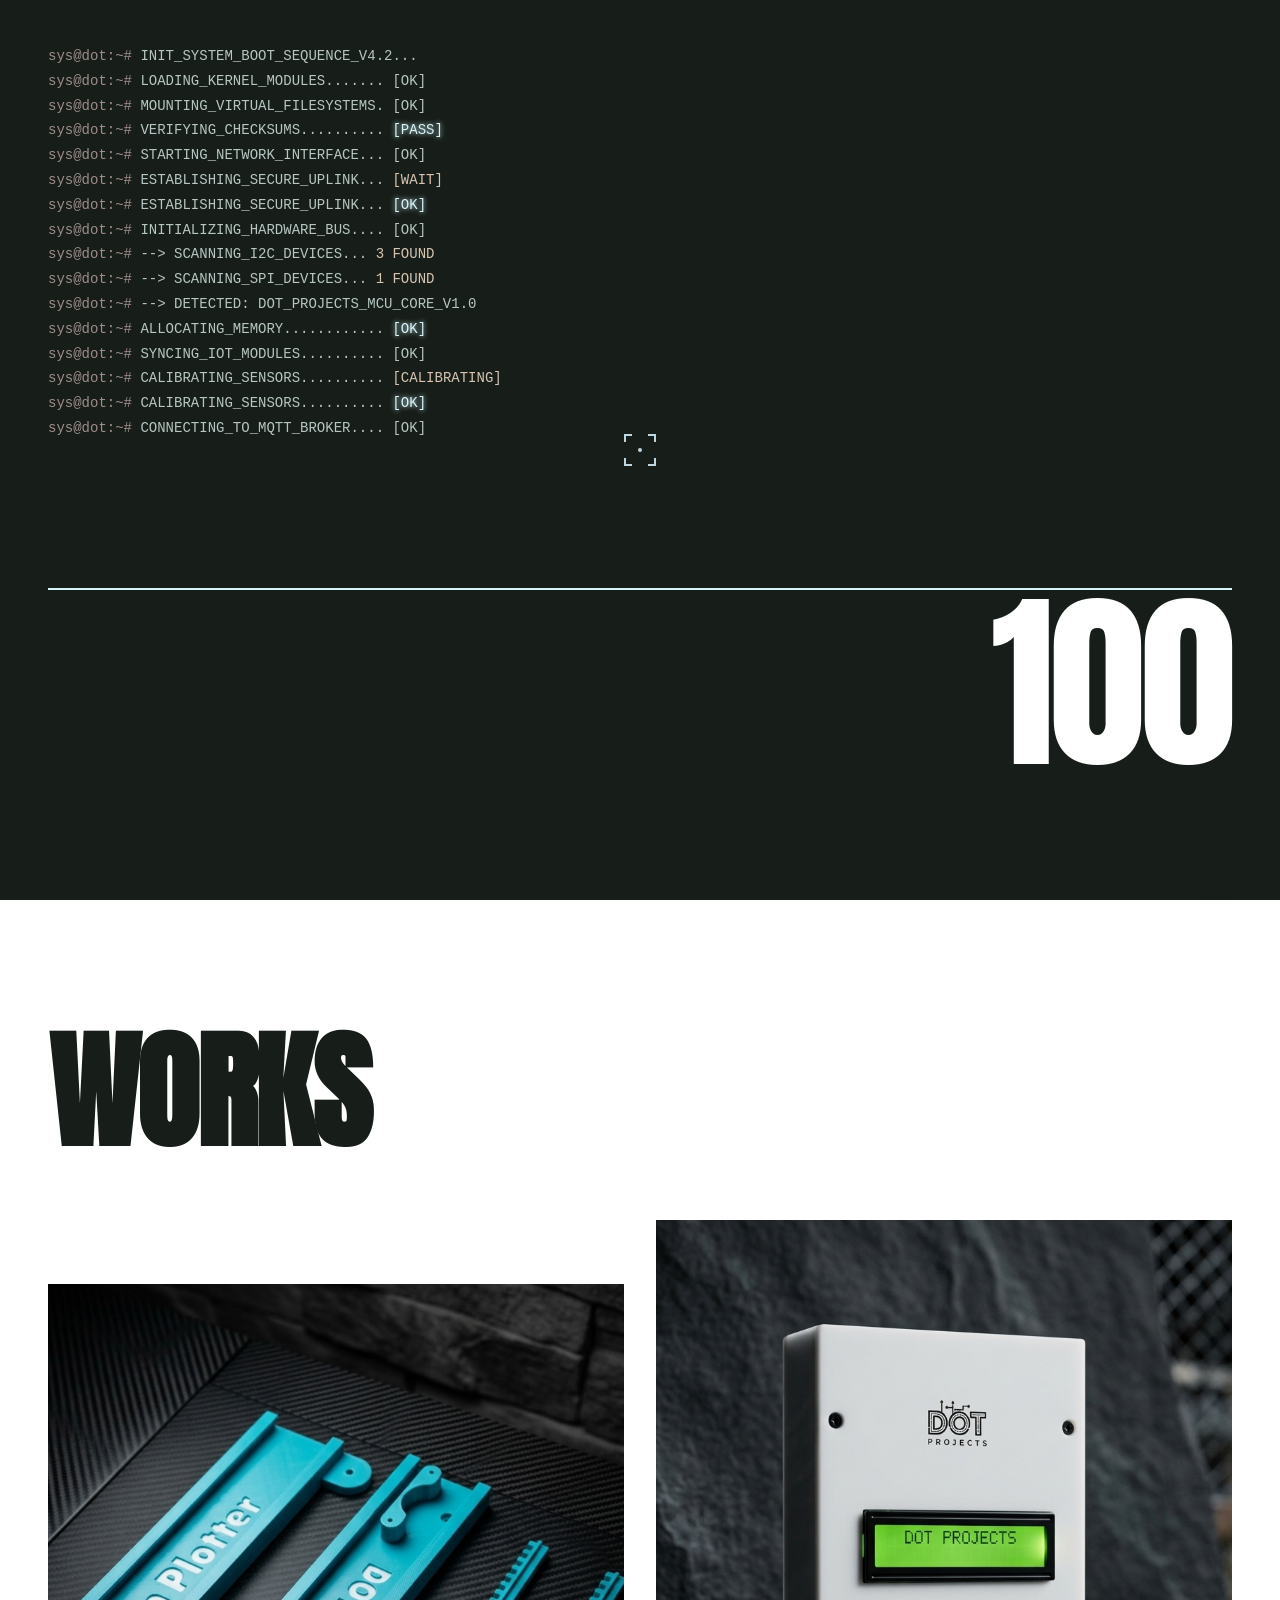
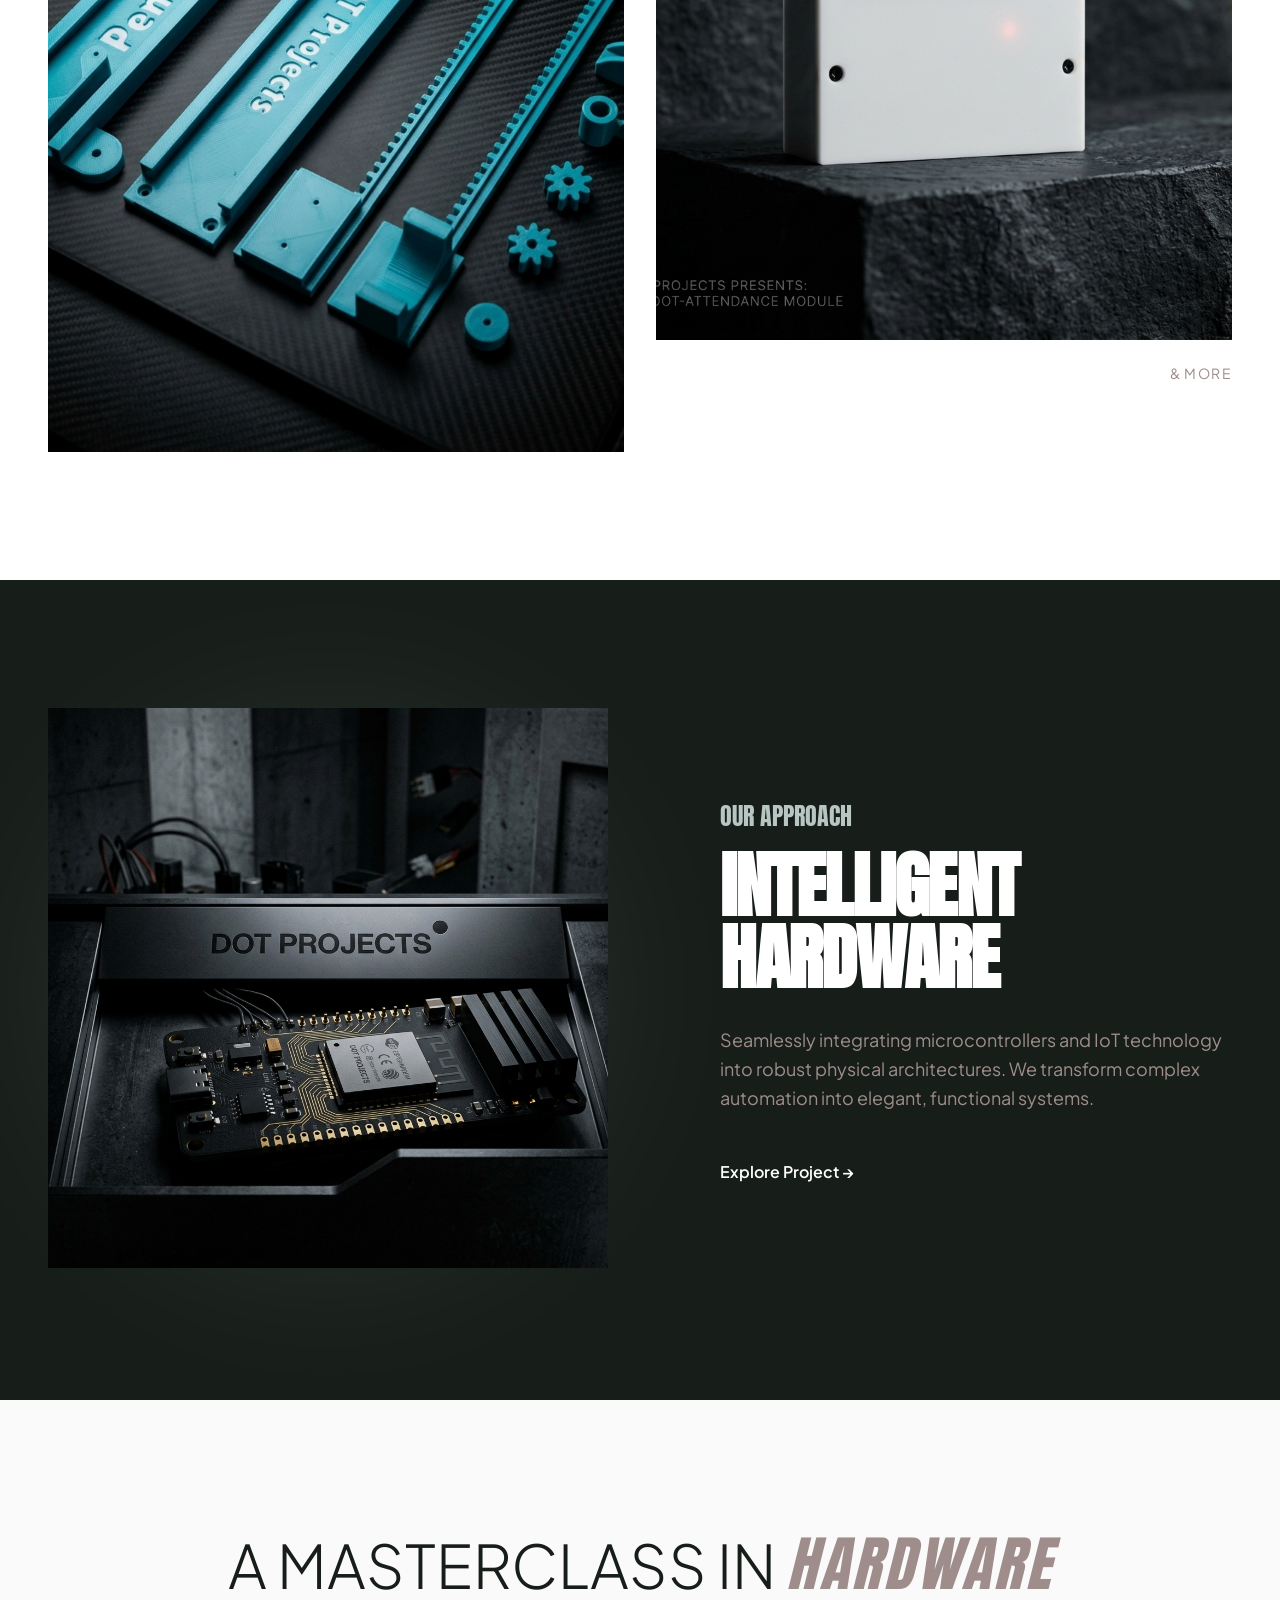
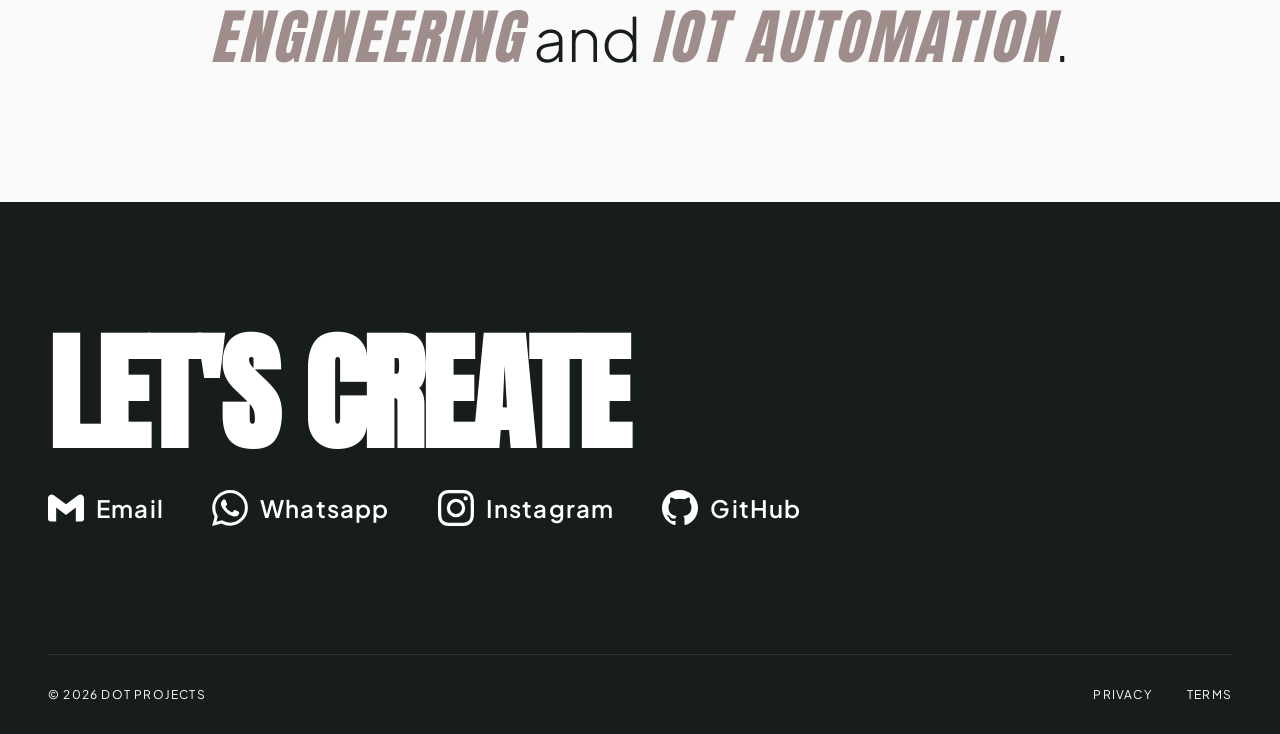
==== index.html @ 2757c068 "Add files via upload" ====
<!DOCTYPE html>
<html lang="en">

<head>
    <meta charset="UTF-8">
    <meta name="viewport" content="width=device-width, initial-scale=1.0">
    <title>DOT PROJECTS</title>
    <link rel="preconnect" href="https://fonts.googleapis.com">
    <link rel="preconnect" href="https://fonts.gstatic.com" crossorigin>
    <link
        href="https://fonts.googleapis.com/css2?family=Anton&family=Plus+Jakarta+Sans:ital,wght@0,300;0,400;0,600;1,400&display=swap"
        rel="stylesheet">
    <link rel="stylesheet" href="style.css">
</head>

<body>

    <!-- Terminal Preloader -->
    <div id="preloader" class="terminal-loader">
        <div class="terminal-content">
            <div id="terminal-lines" class="terminal-lines"></div>
            <div class="loader-bottom">
                <div class="loading-bar-container">
                    <div id="loading-bar" class="loading-bar"></div>
                </div>
                <div id="loading-percentage" class="anton-display massive-percentage">00</div>
            </div>
        </div>
    </div>

    <nav class="fixed-nav">
        <div class="logo">DOTDVN</div>
        <div class="nav-links">
            <a href="#work">Work</a>
            <a href="#about">About</a>
            <a href="#contact">Contact</a>
        </div>
    </nav>

    <section class="hero dark-section">
        <div class="ambient-orb sage-orb"></div>
        <div class="ambient-orb soft-blue-orb"></div>
        <div class="hero-content">
            <h1 class="anton-display">DOT</h1>
            <h1 class="anton-display text-outline">PROJECTS</h1>
        </div>
        <div class="hero-bottom">
            <p class="hero-desc">Dot Projects builds innovative IoT solutions that connect devices, enable automation,
                and solve real-world problems. We turn ideas into smart, efficient, and practical systems.</p>
            <div class="scroll-indicator">
                <span>↓</span>
            </div>
        </div>
    </section>

    <section id="work" class="portfolio light-section">
        <h2 class="section-heading anton-display">WORKS</h2>
        <div class="masonry-grid">
            <div class="grid-item item-even">
                <div class="image-wrapper">
                    <img src="assets/cnc_premium.png" alt="Project 2 - CNC Pen Plotter">
                    <div class="hover-overlay">
                        <div class="view-badge">VIEW</div>
                    </div>
                </div>
            </div>
            <div class="grid-item">
                <div class="image-wrapper" style="aspect-ratio: 4/5;">
                    <img src="assets/rfid_premium.png" alt="Project 1 - RFID Attendance">
                    <div class="hover-overlay">
                        <div class="view-badge">VIEW</div>
                    </div>
                </div>
                <p class="taupe-text"
                    style="margin-top: 1.5rem; font-size: 0.875rem; text-transform: uppercase; letter-spacing: 0.1em; text-align: right;">
                    &amp; More</p>
            </div>

        </div>
    </section>

    <section id="featured" class="featured dark-section">
        <div class="featured-left">
            <div class="cyan-offset"></div>
            <img src="assets/dot_projects_branding.png" alt="DOT Projects Branding">
        </div>
        <div class="featured-right">
            <span class="sage-label">OUR APPROACH</span>
            <h2 class="featured-heading anton-display">INTELLIGENT HARDWARE</h2>
            <p class="taupe-text">Seamlessly integrating microcontrollers and IoT technology into robust physical
                architectures. We transform complex automation into elegant, functional systems.</p>
            <a href="#" class="arrow-link">Explore Project →</a>
        </div>
    </section>

    <section id="about" class="capabilities light-section" style="text-align: center;">
        <h2 class="large-heading" style="max-width: 1000px; margin: 0 auto;">A MASTERCLASS IN
            <i>HARDWARE ENGINEERING</i> and
            <i>IOT AUTOMATION</i>.
        </h2>
    </section>

    <footer id="contact" class="footer dark-section">
        <div class="footer-content">
            <h2 class="anton-display massive-text">LET'S CREATE</h2>
            <div class="footer-contact-links" style="display: flex; gap: 3rem; align-items: center; flex-wrap: wrap;">
                <a href="mailto:dotdvn16@gmail.com"
                    style="display: flex; align-items: center; gap: 12px; color: var(--color-white); text-decoration: none; font-size: 1.5rem; transition: color 0.3s;"
                    onmouseover="this.style.color='#EA4335'" onmouseout="this.style.color='var(--color-white)'">
                    <svg viewBox="0 0 24 24" width="36" height="36" fill="currentColor">
                        <path
                            d="M24 5.457v13.909c0 .904-.732 1.636-1.636 1.636h-3.819V11.73L12 16.64l-6.545-4.91v9.273H1.636A1.636 1.636 0 0 1 0 19.366V5.457c0-2.023 2.309-3.178 3.927-1.964L5.455 4.64 12 9.548l6.545-4.91 1.528-1.145C21.69 2.28 24 3.434 24 5.457z" />
                    </svg>
                    <span style="font-weight: 600; letter-spacing: 0.05em;">Email</span>
                </a>
                <a href="https://wa.me/+918921546426" target="_blank"
                    style="display: flex; align-items: center; gap: 12px; color: var(--color-white); text-decoration: none; font-size: 1.5rem; transition: color 0.3s;"
                    onmouseover="this.style.color='#25D366'" onmouseout="this.style.color='var(--color-white)'">
                    <svg viewBox="0 0 24 24" width="36" height="36" fill="currentColor">
                        <path
                            d="M17.472 14.382c-.297-.149-1.758-.867-2.03-.967-.273-.099-.471-.148-.67.15-.197.297-.767.966-.94 1.164-.173.199-.347.223-.644.075-.297-.15-1.255-.463-2.39-1.475-.883-.788-1.48-1.761-1.653-2.059-.173-.297-.018-.458.13-.606.134-.133.298-.347.446-.52.149-.174.198-.298.298-.497.099-.198.05-.371-.025-.52-.075-.149-.669-1.612-.916-2.207-.242-.579-.487-.5-.669-.51-.173-.008-.371-.01-.57-.01-.198 0-.52.074-.792.372-.272.297-1.04 1.016-1.04 2.479 0 1.462 1.065 2.875 1.213 3.074.149.198 2.096 3.2 5.077 4.487.709.306 1.262.489 1.694.625.712.227 1.36.195 1.871.118.571-.085 1.758-.719 2.006-1.413.248-.694.248-1.289.173-1.413-.074-.124-.272-.198-.57-.347m-5.421 7.403h-.004a9.87 9.87 0 01-5.031-1.378l-.361-.214-3.741.982.998-3.648-.235-.374a9.86 9.86 0 01-1.51-5.26c.001-5.45 4.436-9.884 9.888-9.884 2.64 0 5.122 1.03 6.988 2.898a9.825 9.825 0 012.893 6.994c-.003 5.45-4.437 9.884-9.885 9.884m8.413-18.297A11.815 11.815 0 0012.05 0C5.495 0 .16 5.335.157 11.892c0 2.096.547 4.142 1.588 5.945L.057 24l6.305-1.654a11.882 11.882 0 005.683 1.448h.005c6.554 0 11.89-5.335 11.893-11.893a11.821 11.821 0 00-3.48-8.413Z" />
                    </svg>
                    <span style="font-weight: 600; letter-spacing: 0.05em;">Whatsapp</span>
                </a>
                <a href="https://www.instagram.com/dotdvn.exe/" target="_blank"
                    style="display: flex; align-items: center; gap: 12px; color: var(--color-white); text-decoration: none; font-size: 1.5rem; transition: color 0.3s;"
                    onmouseover="this.style.color='#E1306C'" onmouseout="this.style.color='var(--color-white)'">
                    <svg viewBox="0 0 24 24" width="36" height="36" fill="currentColor">
                        <path
                            d="M12 2.163c3.204 0 3.584.012 4.85.07 3.252.148 4.771 1.691 4.919 4.919.058 1.265.069 1.645.069 4.849 0 3.205-.012 3.584-.069 4.849-.149 3.225-1.664 4.771-4.919 4.919-1.266.058-1.644.07-4.85.07-3.204 0-3.584-.012-4.849-.07-3.26-.149-4.771-1.699-4.919-4.92-.058-1.265-.07-1.644-.07-4.849 0-3.204.013-3.583.07-4.849.149-3.227 1.664-4.771 4.919-4.919 1.266-.057 1.645-.069 4.849-.069zM12 0C8.741 0 8.333.014 7.053.072 2.695.272.273 2.69.073 7.052.014 8.333 0 8.741 0 12c0 3.259.014 3.668.072 4.948.2 4.358 2.618 6.78 6.98 6.98C8.333 23.986 8.741 24 12 24c3.259 0 3.668-.014 4.948-.072 4.354-.2 6.782-2.618 6.979-6.98.059-1.28.073-1.689.073-4.948 0-3.259-.014-3.667-.072-4.947-.196-4.354-2.617-6.78-6.979-6.98C15.668.014 15.259 0 12 0zm0 5.838a6.162 6.162 0 100 12.324 6.162 6.162 0 000-12.324zM12 16a4 4 0 110-8 4 4 0 010 8zm6.406-11.845a1.44 1.44 0 100 2.881 1.44 1.44 0 000-2.881z" />
                    </svg>
                    <span style="font-weight: 600; letter-spacing: 0.05em;">Instagram</span>
                </a>
                <a href="https://github.com/dotdvn" target="_blank"
                    style="display: flex; align-items: center; gap: 12px; color: var(--color-white); text-decoration: none; font-size: 1.5rem; transition: color 0.3s;"
                    onmouseover="this.style.color='#d5f4f9'" onmouseout="this.style.color='var(--color-white)'">
                    <svg viewBox="0 0 24 24" width="36" height="36" fill="currentColor">
                        <path
                            d="M12 0c-6.626 0-12 5.373-12 12 0 5.302 3.438 9.8 8.207 11.387.599.111.793-.261.793-.577v-2.234c-3.338.726-4.033-1.416-4.033-1.416-.546-1.387-1.333-1.756-1.333-1.756-1.089-.745.083-.729.083-.729 1.205.084 1.839 1.237 1.839 1.237 1.07 1.834 2.807 1.304 3.492.997.107-.775.418-1.305.762-1.604-2.665-.305-5.467-1.334-5.467-5.931 0-1.311.469-2.381 1.236-3.221-.124-.303-.535-1.524.117-3.176 0 0 1.008-.322 3.301 1.23.957-.266 1.983-.399 3.003-.404 1.02.005 2.047.138 3.006.404 2.291-1.552 3.297-1.23 3.297-1.23.653 1.653.242 2.874.118 3.176.77.84 1.235 1.911 1.235 3.221 0 4.609-2.807 5.624-5.479 5.921.43.372.823 1.102.823 2.222v3.293c0 .319.192.694.801.576 4.765-1.589 8.199-6.086 8.199-11.386 0-6.627-5.373-12-12-12z" />
                    </svg>
                    <span style="font-weight: 600; letter-spacing: 0.05em;">GitHub</span>
                </a>
            </div>
        </div>
        <div class="footer-bottom">
            <div class="copyright">© 2026 DOT PROJECTS</div>
            <div class="legal-links">
                <a href="#">PRIVACY</a>
                <a href="#">TERMS</a>
            </div>
        </div>
    </footer>

    <!-- Chatbot UI -->
    <div class="chatbot-container">
        <div class="chatbot-window" id="chatbotWindow">
            <div class="chatbot-header">
                <h3>DOT AI</h3>
                <button id="closeChat" class="close-btn">&times;</button>
            </div>
            <div class="chatbot-body">
                <div class="chat-message bot-message">
                    <p>AI Integration Coming Soon...</p>
                </div>
            </div>
            <div class="chatbot-footer">
                <input type="text" placeholder="Type a message..." disabled>
                <button disabled>SEND</button>
            </div>
        </div>
        <button class="chatbot-toggle" id="chatbotToggle">
            <svg viewBox="0 0 24 24" width="28" height="28" fill="none" stroke="currentColor" stroke-width="2"
                stroke-linecap="round" stroke-linejoin="round">
                <rect x="3" y="11" width="18" height="10" rx="2"></rect>
                <circle cx="12" cy="5" r="2"></circle>
                <path d="M12 7v4"></path>
                <line x1="8" y1="16" x2="8.01" y2="16"></line>
                <line x1="16" y1="16" x2="16.01" y2="16"></line>
            </svg>
        </button>
    </div>

    <div class="target-cursor" id="target-cursor">
        <div class="bracket top-left"></div>
        <div class="bracket top-right"></div>
        <div class="bracket bottom-left"></div>
        <div class="bracket bottom-right"></div>
        <div class="target-dot"></div>
    </div>

    <script src="main.js"></script>
</body>

</html>
---- style.css ----
:root {
    --color-navy: #171e19;
    --color-sage: #b7c6c2;
    --color-white: #ffffff;
    --color-taupe: #9f8d8b;
    --color-beige: #d7c5b2;
    --color-cyan: #d5f4f9;
    --color-soft-blue: #bbe2f5;
    --color-charcoal: #302b2f;

    --font-heading: 'Anton', sans-serif;
    --font-body: 'Plus Jakarta Sans', sans-serif;

    --transition-fluid: 0.5s cubic-bezier(0.16, 1, 0.3, 1);
    --transition-slow: 1000ms cubic-bezier(0.16, 1, 0.3, 1);
}

* {
    margin: 0;
    padding: 0;
    box-sizing: border-box;
}

html {
    scroll-behavior: smooth;
}

body {
    font-family: var(--font-body);
    background-color: var(--color-navy);
    color: var(--color-white);
    overflow-x: hidden;
}

body.no-scroll {
    overflow: hidden;
}

/* Typography Utilities */
.anton-display {
    font-family: var(--font-heading);
    text-transform: uppercase;
    letter-spacing: -0.02em; /* tracking-tighter */
}

.text-outline {
    color: transparent;
    -webkit-text-stroke: 1px var(--color-sage);
}

.taupe-text { color: var(--color-taupe); }
.sage-label { color: var(--color-sage); font-family: var(--font-heading); font-size: 1.5rem; display: block; margin-bottom: 1rem;}
.taupe-label { color: var(--color-taupe); font-size: 0.875rem; text-transform: uppercase; letter-spacing: 0.1em; display: block; margin-bottom: 2rem;}

/* Navigation */
.fixed-nav {
    position: fixed;
    top: 0;
    left: 0;
    width: 100%;
    padding: 32px 48px;
    display: flex;
    justify-content: space-between;
    align-items: center;
    mix-blend-mode: difference;
    z-index: 100;
    color: var(--color-white);
}

.logo {
    font-family: var(--font-heading);
    font-size: 1.5rem; /* 2xl */
    letter-spacing: 0.1em; /* tracking-widest */
}

.nav-links {
    display: flex;
    align-items: center;
    gap: 2rem;
}

.nav-links a {
    color: var(--color-white);
    text-decoration: none;
    font-size: 12px;
    text-transform: uppercase;
    letter-spacing: 0.1em;
}

.btn-outline {
    background: transparent;
    border: 1px solid var(--color-white);
    color: var(--color-white);
    padding: 12px 24px;
    font-family: var(--font-body);
    font-size: 12px;
    text-transform: uppercase;
    letter-spacing: 0.1em;
    transition: background var(--transition-fluid), color var(--transition-fluid);
}

.btn-outline:hover {
    background: var(--color-white);
    color: var(--color-navy);
}

/* Sections */
section {
    padding: 8rem 48px;
}

.dark-section {
    background-color: var(--color-navy);
    color: var(--color-white);
}

.light-section {
    background-color: var(--color-white);
    color: var(--color-navy);
}

/* Hero */
.hero {
    height: 100vh;
    display: flex;
    flex-direction: column;
    justify-content: center;
    position: relative;
    overflow: hidden;
    padding: 0 48px;
}

.ambient-orb {
    position: absolute;
    width: 384px;
    height: 384px;
    border-radius: 50%;
    filter: blur(120px);
    opacity: 0.2;
    z-index: 0;
    animation: float 6s ease-in-out infinite;
}

.sage-orb {
    background-color: var(--color-sage);
    top: 20%;
    left: 20%;
}

.soft-blue-orb {
    background-color: var(--color-soft-blue);
    bottom: 20%;
    right: 20%;
    animation-delay: -3s;
}

@keyframes float {
    0%, 100% { transform: translateY(0); }
    50% { transform: translateY(-20px); }
}

.hero-content {
    position: relative;
    z-index: 1;
}

.hero-content h1 {
    font-size: 18vw;
    line-height: 0.85;
    margin: 0;
}

.hero-bottom {
    position: absolute;
    bottom: 48px;
    left: 48px;
    right: 48px;
    display: flex;
    justify-content: space-between;
    align-items: flex-end;
    z-index: 1;
}

.hero-desc {
    max-width: 320px;
    color: var(--color-taupe);
    text-transform: uppercase;
    font-size: 0.875rem;
    line-height: 1.5;
}

.scroll-indicator {
    width: 48px;
    height: 48px;
    border: 1px solid var(--color-white);
    border-radius: 50%;
    display: flex;
    justify-content: center;
    align-items: center;
    animation: bounce 2s infinite;
}

@keyframes bounce {
    0%, 20%, 50%, 80%, 100% { transform: translateY(0); }
    40% { transform: translateY(-10px); }
    60% { transform: translateY(-5px); }
}

/* Portfolio */
.portfolio {
    background-color: var(--color-white);
    color: var(--color-navy);
}

.section-heading {
    font-size: 8rem; /* 9xl approx */
    color: var(--color-navy);
    margin-bottom: 4rem;
    line-height: 1;
}

.masonry-grid {
    display: grid;
    grid-template-columns: 1fr 1fr;
    gap: 2rem;
    align-items: start;
}

.item-even {
    margin-top: 4rem; /* 64px offset */
}

.image-wrapper {
    position: relative;
    overflow: hidden;
    aspect-ratio: 3/4; /* Default */
}

.image-wrapper img {
    width: 100%;
    height: 100%;
    object-fit: cover;
    transition: transform var(--transition-fluid);
}

.hover-overlay {
    position: absolute;
    inset: 0;
    background-color: rgba(23, 30, 25, 0.6); /* Navy/60 */
    opacity: 0;
    transition: opacity var(--transition-fluid);
    display: flex;
    justify-content: center;
    align-items: center;
    pointer-events: none;
}

.view-badge {
    width: 96px;
    height: 96px;
    background-color: var(--color-white);
    border-radius: 50%;
    display: flex;
    justify-content: center;
    align-items: center;
    font-family: var(--font-heading);
    font-size: 14px;
    letter-spacing: 0.1em;
    color: var(--color-navy);
}

.image-wrapper:hover img {
    transform: scale(1.1);
}

.image-wrapper:hover .hover-overlay {
    opacity: 1;
}

/* Featured Section */
.featured {
    display: grid;
    grid-template-columns: 1fr 1fr;
    gap: 4rem;
    align-items: center;
}

.featured-left {
    position: relative;
}

.cyan-offset {
    position: absolute;
    top: 50%;
    left: 50%;
    width: 80%;
    height: 80%;
    background-color: var(--color-cyan);
    filter: blur(100px);
    opacity: 0.15;
    transform: translate(-50%, -50%);
    z-index: 0;
    border-radius: 50%;
}

.featured-left img {
    width: 100%;
    position: relative;
    z-index: 1;
}

.featured-heading {
    font-size: 4.5rem; /* 7xl */
    margin-bottom: 2rem;
    line-height: 1;
}

.featured-right {
    padding-left: 3rem;
}

.featured-right p {
    font-size: 1.125rem;
    line-height: 1.6;
    margin-bottom: 3rem;
}

.arrow-link {
    color: var(--color-white);
    text-decoration: none;
    font-weight: 600;
    display: inline-flex;
    align-items: center;
    transition: transform var(--transition-fluid);
}

.arrow-link:hover {
    transform: translateX(8px);
}

/* Capabilities */
.capabilities {
    background-color: #fafafa;
}

.split-grid {
    display: grid;
    grid-template-columns: repeat(12, 1fr);
    gap: 2rem;
}

.capabilities-list {
    grid-column: span 4;
}

.capabilities-list ul {
    list-style: none;
}

.capabilities-list li {
    font-size: 1.25rem;
    margin-bottom: 1.5rem;
    display: flex;
    align-items: center;
    cursor: default;
}

.capabilities-list li::before {
    content: '';
    display: block;
    width: 40px;
    height: 1px;
    background-color: var(--color-navy);
    margin-right: 1rem;
    transition: width var(--transition-fluid);
}

.capabilities-list li:hover::before {
    width: 64px;
}

.capabilities-heading {
    grid-column: span 8;
}

.large-heading {
    font-size: 3.75rem; /* 6xl */
    font-weight: 300;
    line-height: 1.2;
}

.large-heading i {
    color: var(--color-taupe);
    font-family: var(--font-heading);
    font-style: italic;
    letter-spacing: 0.05em;
}

/* Testimonial */
.testimonial {
    background-color: var(--color-charcoal);
    position: relative;
    overflow: hidden;
    text-align: center;
    padding: 12rem 48px;
}

.quote-mark {
    position: absolute;
    top: 50%;
    left: 50%;
    transform: translate(-50%, -50%);
    font-family: var(--font-heading);
    font-size: 30rem;
    color: var(--color-navy);
    opacity: 0.3;
    line-height: 1;
    z-index: 0;
    pointer-events: none;
}

.testimonial-content {
    position: relative;
    z-index: 1;
    max-width: 800px;
    margin: 0 auto;
}

.quote-text {
    font-size: 3rem; /* 5xl */
    margin-bottom: 4rem;
    line-height: 1.1;
}

.bio-section {
    display: flex;
    flex-direction: column;
    align-items: center;
    gap: 1rem;
}

.avatar {
    width: 64px;
    height: 64px;
    border-radius: 50%;
    object-fit: cover;
}

.anton-name {
    font-family: var(--font-heading);
    color: var(--color-taupe);
    letter-spacing: 0.05em;
}

/* Footer */
.footer {
    padding: 8rem 48px 2rem 48px;
    display: flex;
    flex-direction: column;
}

.footer-content {
    margin-bottom: 8rem;
}

.massive-text {
    font-size: 10vw; /* 9xl+ */
    line-height: 1;
    margin-bottom: 2rem;
}

.email-link {
    color: var(--color-sage);
    font-size: 2.25rem; /* 4xl */
    text-decoration: none;
    position: relative;
    display: inline-block;
}

.email-link::after {
    content: '';
    position: absolute;
    bottom: -8px;
    left: 0;
    width: 100%;
    height: 1px;
    background-color: var(--color-sage);
}

.footer-bottom {
    border-top: 1px solid rgba(255, 255, 255, 0.1);
    padding-top: 2rem;
    display: flex;
    justify-content: space-between;
    font-size: 12px;
    text-transform: uppercase;
    letter-spacing: 0.1em;
}

.legal-links a {
    color: var(--color-white);
    text-decoration: none;
    margin-left: 2rem;
}

/* Scroll Reveals */
.reveal {
    opacity: 0;
    transform: translateY(10px);
    transition: opacity var(--transition-slow), transform var(--transition-slow);
}

.reveal.active {
    opacity: 1;
    transform: translateY(0);
}

/* Responsive adjustments */
@media (max-width: 768px) {
    .fixed-nav { padding: 16px 24px; }
    .nav-links a { display: none; }
    
    .hero, section { padding: 4rem 24px; }
    .footer { padding: 4rem 24px 2rem 24px; }
    
    .hero-content h1 { font-size: 24vw; }
    
    .hero-bottom {
        bottom: 24px;
        left: 24px;
        right: 24px;
        flex-direction: column;
        align-items: flex-start;
        gap: 1.5rem;
    }
    .hero-desc { max-width: 100%; }
    
    .masonry-grid { grid-template-columns: 1fr; gap: 1.5rem; }
    .item-even { margin-top: 0; }
    
    .hover-overlay { 
        opacity: 1; 
        background: linear-gradient(to top, rgba(23, 30, 25, 0.8), transparent 50%);
        align-items: flex-end; 
        justify-content: flex-end;
        padding: 1.5rem;
    }
    .view-badge { 
        width: auto; 
        height: auto; 
        padding: 8px 16px; 
        border-radius: 24px;
        font-size: 12px;
    }
    
    .featured, .split-grid { grid-template-columns: 1fr; gap: 3rem; }
    .featured-right { padding-left: 0; }
    .featured-heading { font-size: 3.5rem; }
    
    .capabilities-list, .capabilities-heading { grid-column: span 1; }
    .large-heading { font-size: 2.25rem; }
    .section-heading { font-size: 3.5rem; margin-bottom: 2rem; }
    
    .testimonial { padding: 6rem 24px; }
    .quote-text { font-size: 1.5rem; margin-bottom: 2rem; }
    .quote-mark { font-size: 15rem; }
    
    .footer-content { margin-bottom: 4rem; }
    .massive-text { font-size: 15vw; margin-bottom: 1.5rem; }
    .footer-contact-links { gap: 1.5rem !important; flex-direction: column; align-items: flex-start !important; }
    
    .footer-bottom { flex-direction: column; gap: 1rem; align-items: center; text-align: center; }
    .legal-links a { margin: 0 1rem; }
}

/* Chatbot UI */
.chatbot-container {
    position: fixed;
    bottom: 32px;
    right: 32px;
    z-index: 1000;
    display: flex;
    flex-direction: column;
    align-items: flex-end;
}

.chatbot-toggle {
    width: 64px;
    height: 64px;
    border-radius: 50%;
    background-color: var(--color-white);
    color: var(--color-navy);
    border: none;
    display: flex;
    justify-content: center;
    align-items: center;
    box-shadow: 0 10px 25px rgba(0,0,0,0.5);
    transition: transform var(--transition-fluid);
}

.chatbot-toggle:hover {
    transform: scale(1.1);
}

.chatbot-window {
    width: 350px;
    height: 450px;
    background-color: var(--color-navy);
    border: 1px solid var(--color-sage);
    border-radius: 12px;
    margin-bottom: 20px;
    display: flex;
    flex-direction: column;
    overflow: hidden;
    opacity: 0;
    pointer-events: none;
    transform: translateY(20px);
    transition: opacity 0.3s ease, transform 0.3s ease;
    box-shadow: 0 20px 40px rgba(0,0,0,0.8);
}

.chatbot-window.active {
    opacity: 1;
    pointer-events: all;
    transform: translateY(0);
}

.chatbot-header {
    background-color: var(--color-white);
    color: var(--color-navy);
    padding: 16px 20px;
    display: flex;
    justify-content: space-between;
    align-items: center;
}

.chatbot-header h3 {
    font-family: var(--font-heading);
    letter-spacing: 0.1em;
    font-size: 1.2rem;
}

.close-btn {
    background: none;
    border: none;
    font-size: 1.5rem;
    color: var(--color-navy);
    cursor: pointer;
    line-height: 1;
    transition: transform var(--transition-fluid);
}

.close-btn:hover {
    transform: scale(1.2);
}

.chatbot-body {
    flex: 1;
    padding: 20px;
    display: flex;
    flex-direction: column;
    justify-content: flex-end;
    background-color: var(--color-navy);
}

.chat-message {
    background-color: var(--color-charcoal);
    color: var(--color-white);
    padding: 12px 16px;
    border-radius: 8px;
    max-width: 80%;
    font-size: 0.9rem;
    border-bottom-left-radius: 0;
    line-height: 1.5;
}

.chatbot-footer {
    padding: 16px;
    border-top: 1px solid rgba(255,255,255,0.1);
    display: flex;
    gap: 10px;
}

.chatbot-footer input {
    flex: 1;
    background: transparent;
    border: 1px solid var(--color-taupe);
    padding: 10px 12px;
    color: var(--color-white);
    font-family: var(--font-body);
    border-radius: 4px;
    outline: none;
}

.chatbot-footer input:disabled {
    opacity: 0.5;
    cursor: not-allowed;
}

.chatbot-footer button {
    background-color: var(--color-white);
    color: var(--color-navy);
    border: none;
    padding: 0 16px;
    font-family: var(--font-heading);
    letter-spacing: 0.05em;
    cursor: not-allowed;
    border-radius: 4px;
    opacity: 0.5;
}

@media (max-width: 768px) {
    .chatbot-container { bottom: 20px; right: 20px; }
    .chatbot-toggle { width: 56px; height: 56px; }
    .chatbot-window { width: calc(100vw - 40px); height: 400px; }
}

/* Terminal Preloader */
.terminal-loader {
    position: fixed;
    top: 0;
    left: 0;
    width: 100%;
    height: 100vh;
    background-color: var(--color-navy);
    z-index: 9999;
    display: flex;
    flex-direction: column;
    justify-content: space-between;
    padding: 48px;
    font-family: 'Courier New', Courier, monospace;
    color: var(--color-sage);
    transition: transform 0.8s cubic-bezier(0.77, 0, 0.175, 1);
}

.terminal-loader.hidden {
    transform: translateY(-100vh);
}

.terminal-lines {
    display: flex;
    flex-direction: column;
    gap: 8px;
    font-size: 0.875rem;
    line-height: 1.2;
    height: 60vh;
    overflow: hidden;
}

.terminal-line {
    opacity: 0;
    animation: fadeIn 0.1s forwards;
}

@keyframes fadeIn {
    to { opacity: 1; }
}

.terminal-line .success { color: var(--color-cyan); text-shadow: 0 0 5px var(--color-cyan); }
.terminal-line .warning { color: var(--color-beige); }
.terminal-line .error { color: #EA4335; }
.terminal-line .label { color: var(--color-taupe); }

.loader-bottom {
    display: flex;
    flex-direction: column;
    align-items: flex-end;
    gap: 1rem;
}

.loading-bar-container {
    width: 100%;
    height: 2px;
    background-color: rgba(255, 255, 255, 0.1);
    position: relative;
    overflow: hidden;
}

.loading-bar {
    position: absolute;
    top: 0;
    left: 0;
    height: 100%;
    width: 0%;
    background-color: var(--color-cyan);
    box-shadow: 0 0 10px var(--color-cyan);
    transition: width 0.1s linear;
}

.massive-percentage {
    font-size: 15vw;
    line-height: 0.8;
    color: var(--color-white);
    margin: 0;
}

@media (max-width: 768px) {
    .terminal-loader { padding: 24px; }
    .terminal-lines { height: 70vh; font-size: 0.75rem; }
    .massive-percentage { font-size: 24vw; }
}

/* Targeting Bracket Cursor */
.target-cursor {
    position: fixed;
    top: 0;
    left: 0;
    width: 32px;
    height: 32px;
    pointer-events: none;
    z-index: 10000;
    transform: translate(-50%, -50%);
    mix-blend-mode: difference;
    transition: width 0.4s cubic-bezier(0.16, 1, 0.3, 1), height 0.4s cubic-bezier(0.16, 1, 0.3, 1);
    will-change: transform, width, height;
}

.bracket {
    position: absolute;
    width: 8px;
    height: 8px;
    border: 2px solid var(--color-cyan);
    transition: border-color 0.3s;
}

.top-left { top: 0; left: 0; border-right: none; border-bottom: none; }
.top-right { top: 0; right: 0; border-left: none; border-bottom: none; }
.bottom-left { bottom: 0; left: 0; border-right: none; border-top: none; }
.bottom-right { bottom: 0; right: 0; border-left: none; border-top: none; }

.target-dot {
    position: absolute;
    top: 50%;
    left: 50%;
    width: 4px;
    height: 4px;
    background-color: var(--color-cyan);
    border-radius: 50%;
    transform: translate(-50%, -50%);
    transition: opacity 0.3s;
}

/* Hover States */
.target-cursor.hovering {
    width: 80px;
    height: 80px;
}

.target-cursor.hovering .bracket {
    border-color: var(--color-white);
}

.target-cursor.hovering .target-dot {
    opacity: 0;
}

/* Device Specific Cursor Handling */
@media (pointer: fine) {
    body, a, button, input, .chatbot-toggle, .btn-outline {
        cursor: none !important;
    }
}

@media (pointer: coarse), (max-width: 768px) {
    .target-cursor {
        display: none !important;
    }
    body {
        cursor: auto;
    }
    a, button, .chatbot-toggle, .btn-outline {
        cursor: pointer;
    }
}
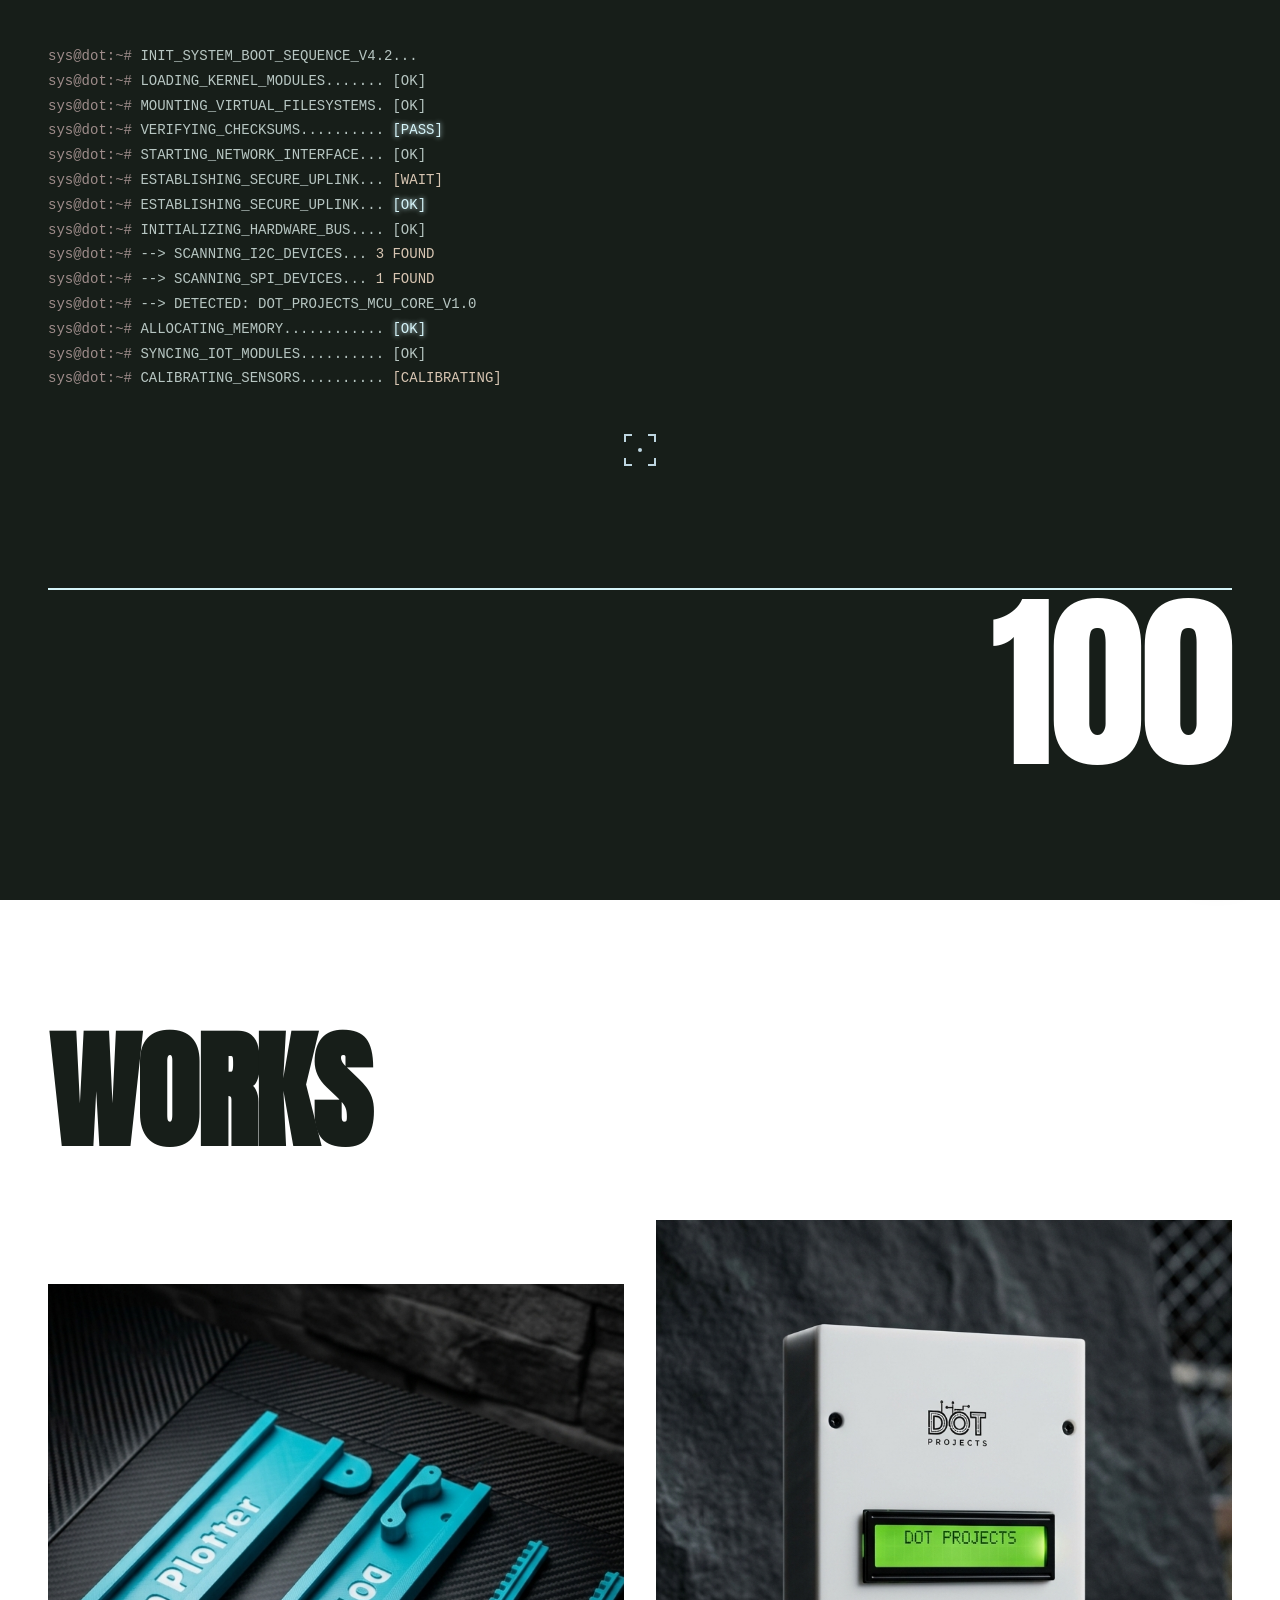
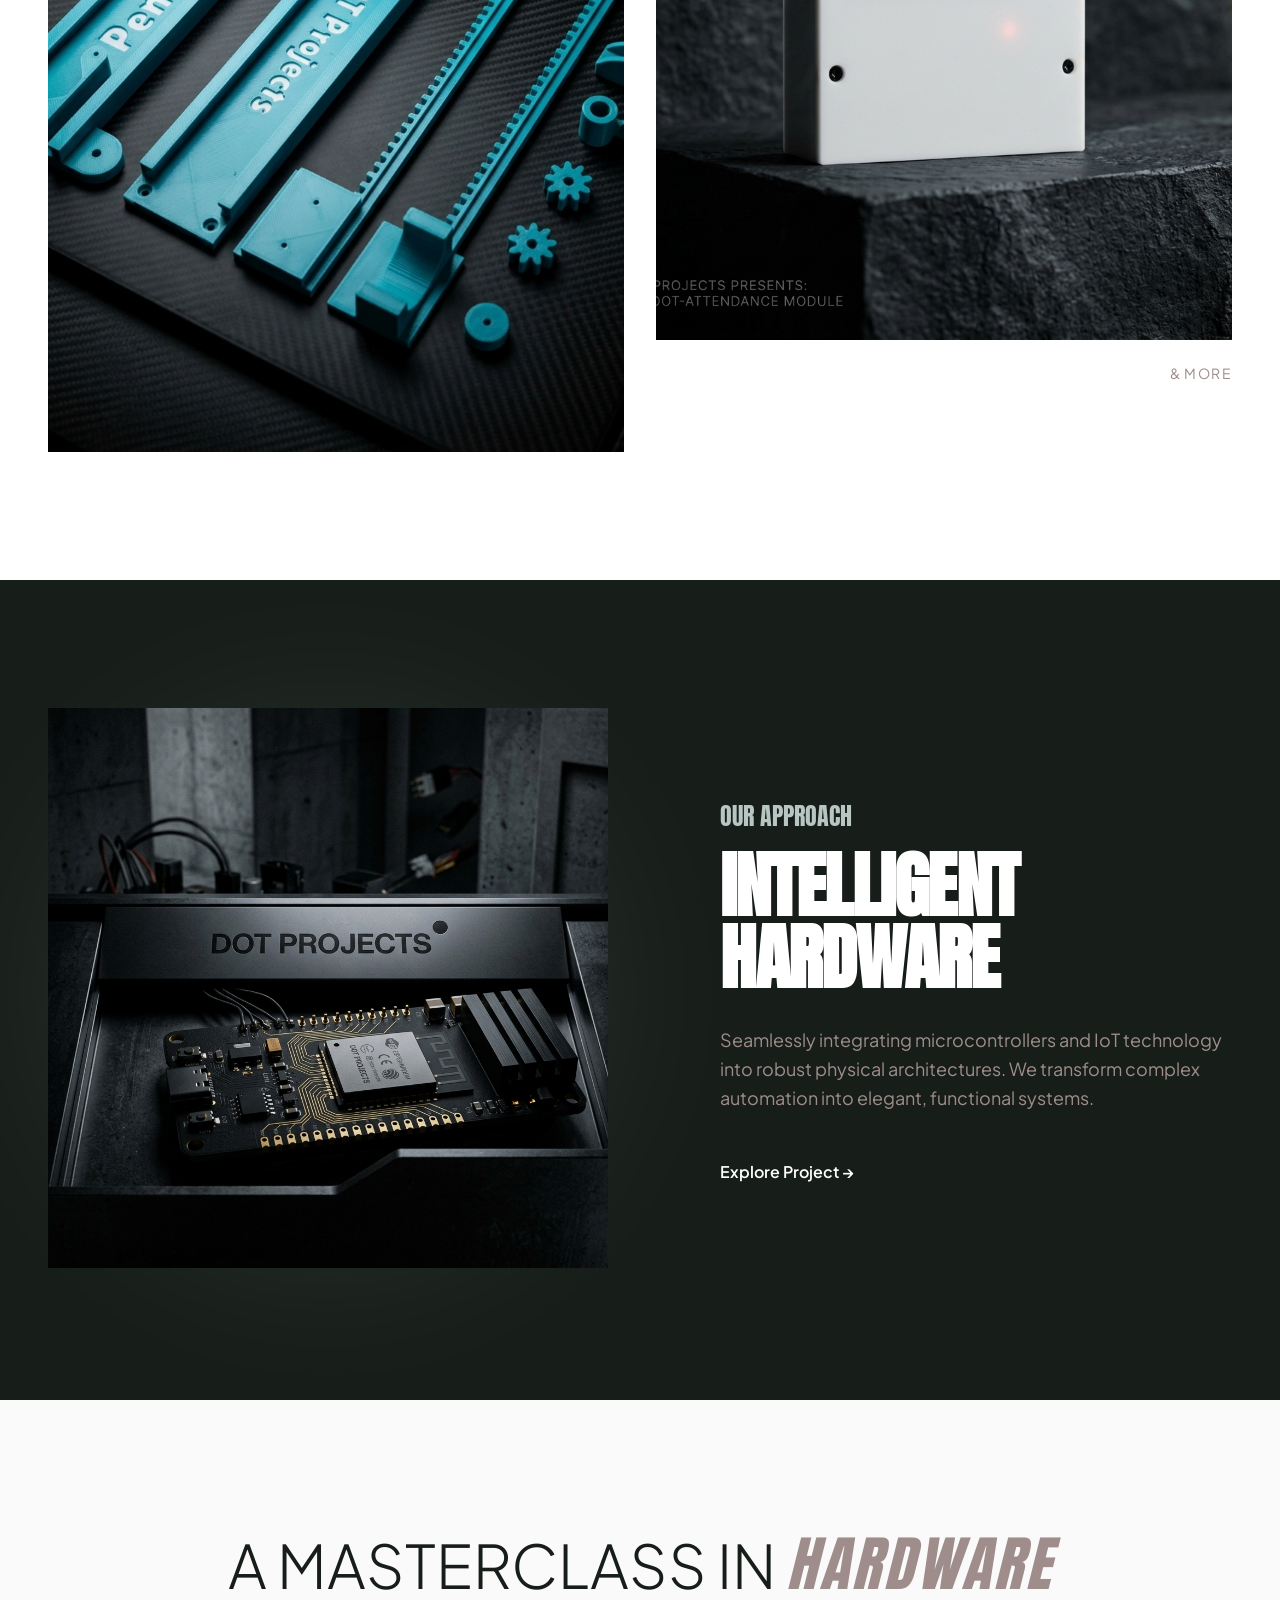
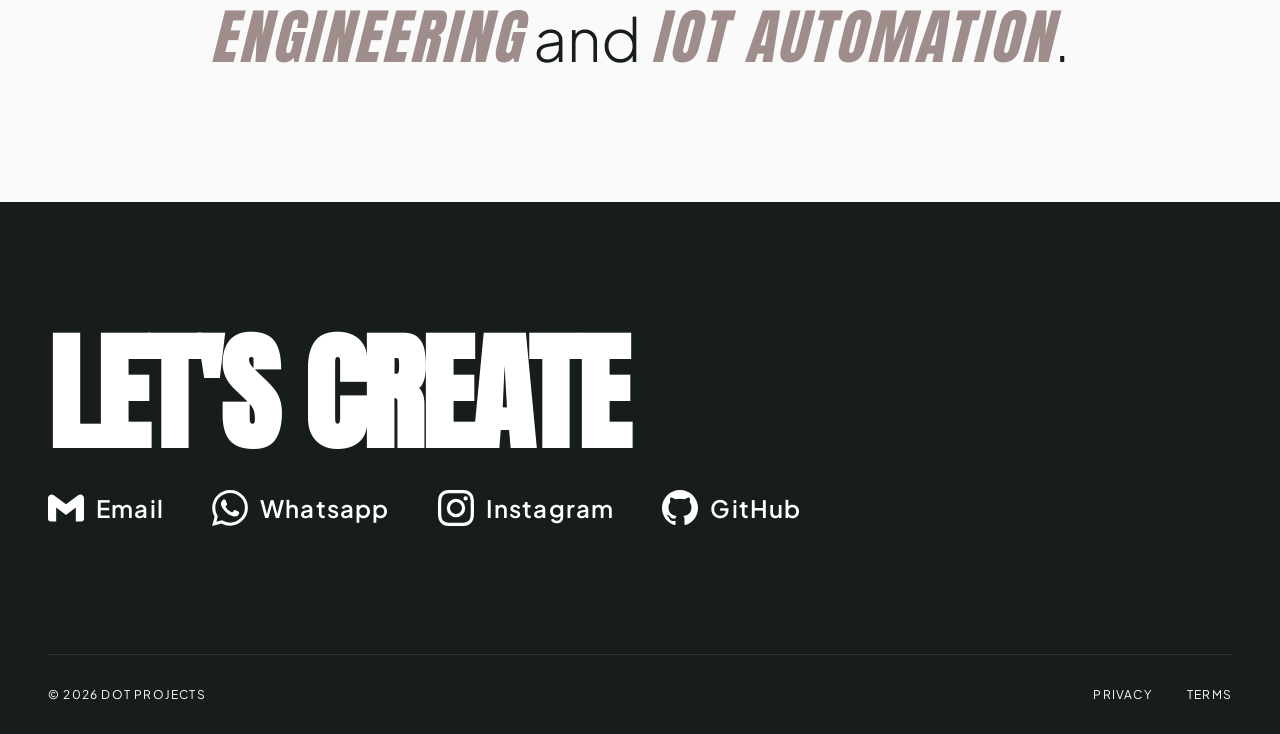
==== commit ab930cec: "Add files via upload" ====
--- a/index.html
+++ b/index.html
@@ -31,8 +31,6 @@
     <nav class="fixed-nav">
         <div class="logo">DOTDVN</div>
         <div class="nav-links">
-            <a href="#work">Work</a>
-            <a href="#about">About</a>
             <a href="#contact">Contact</a>
         </div>
     </nav>
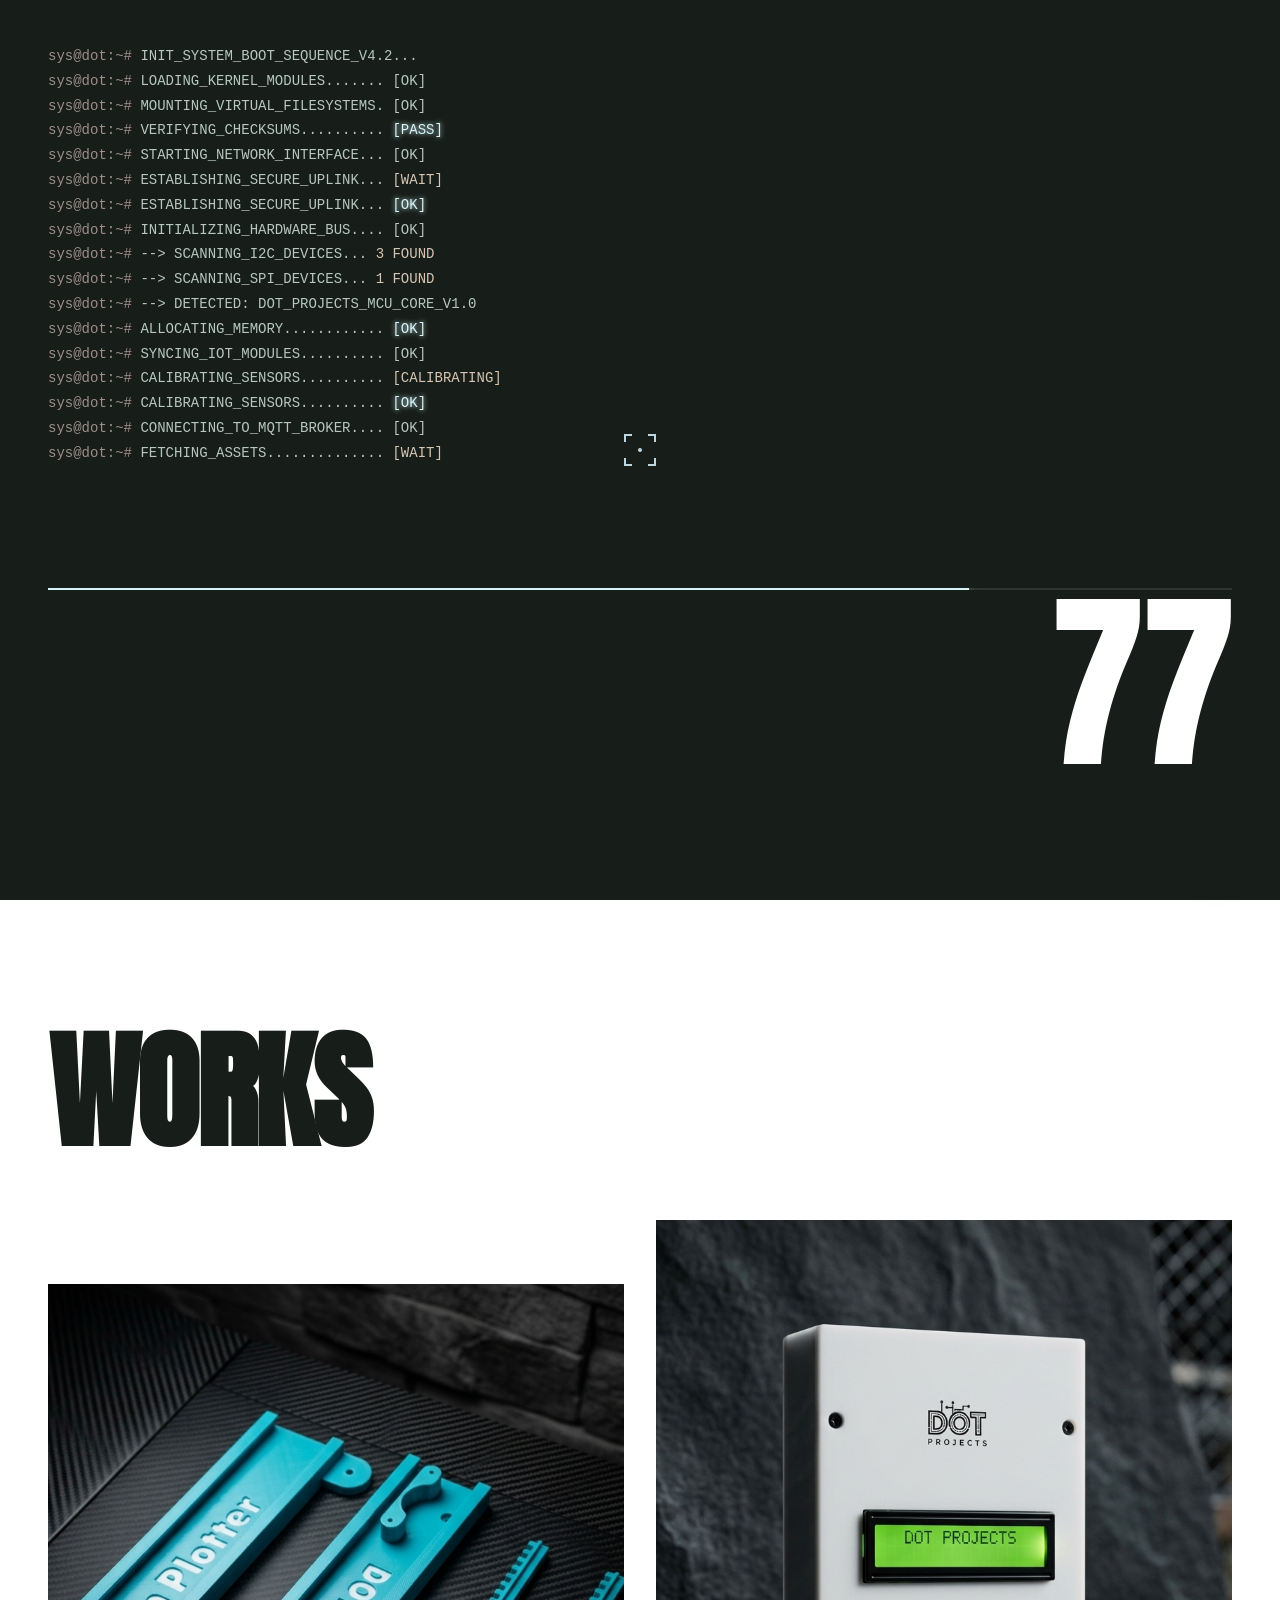
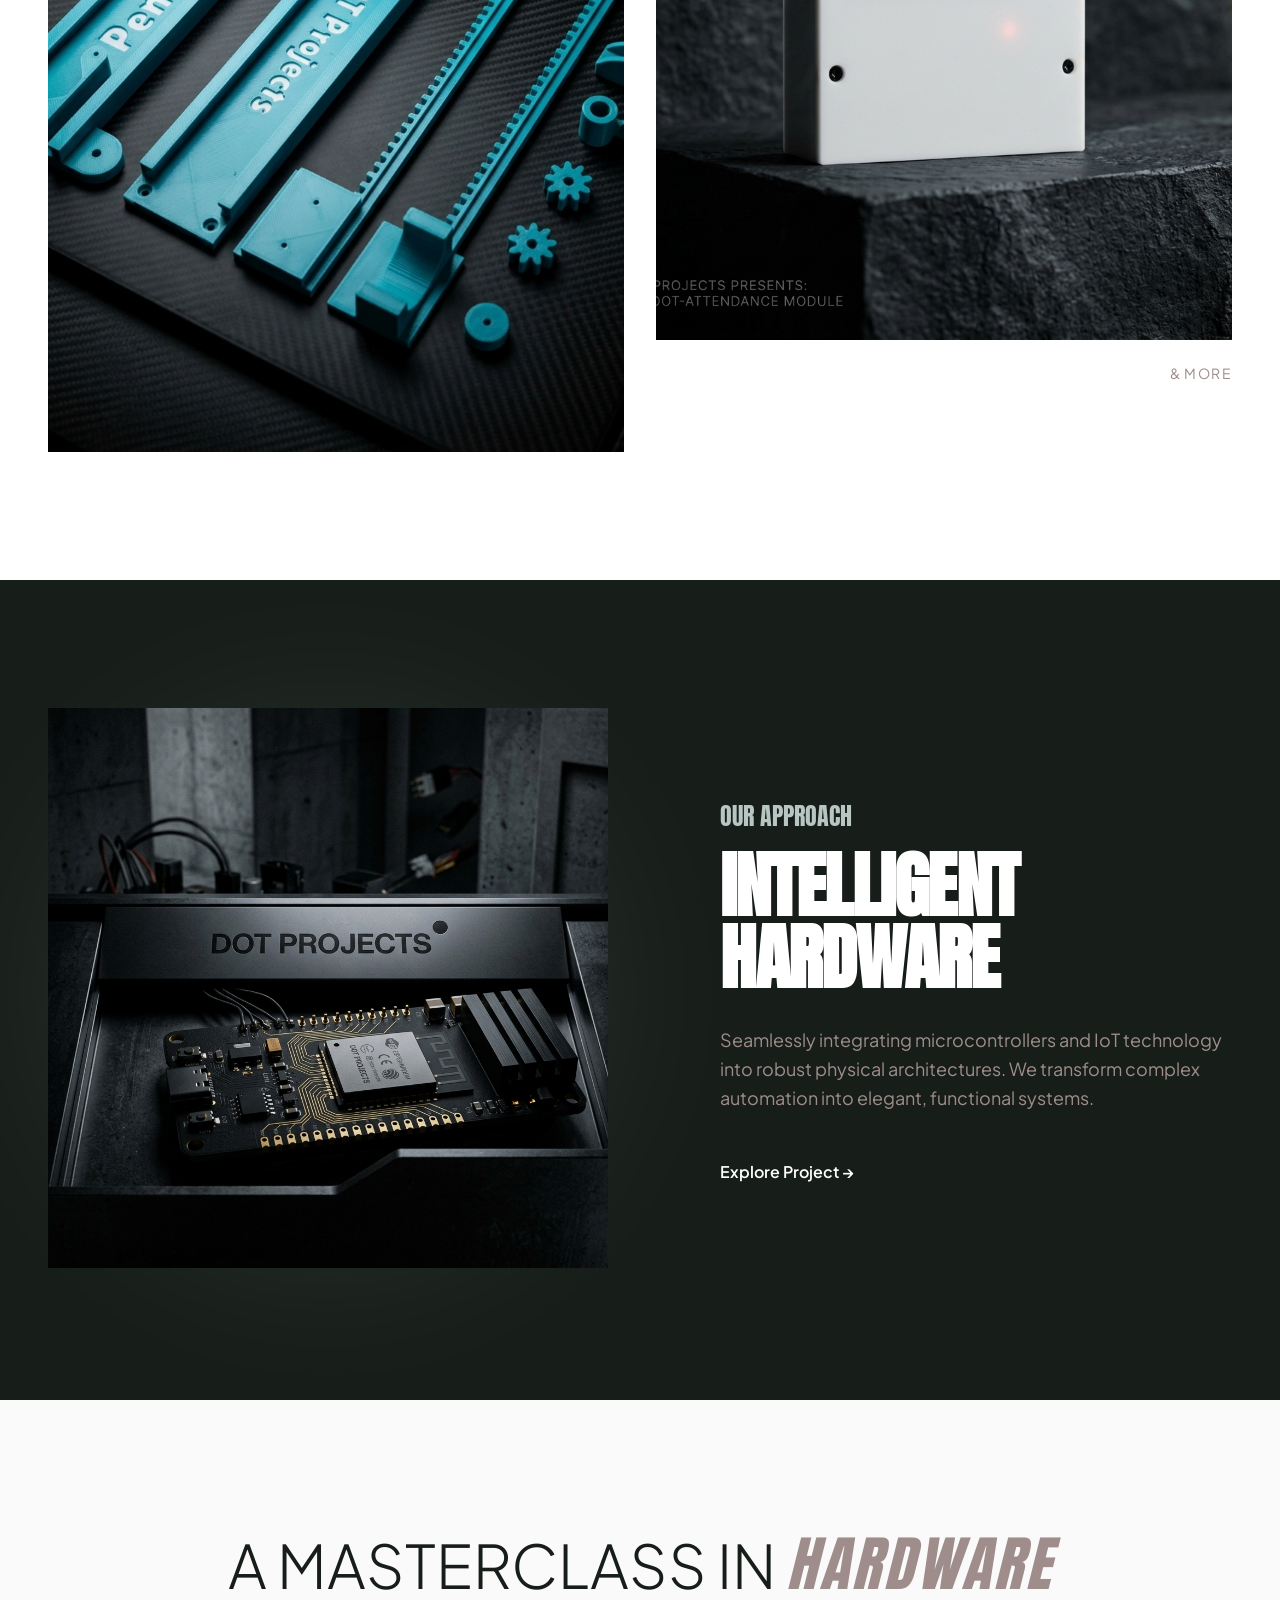
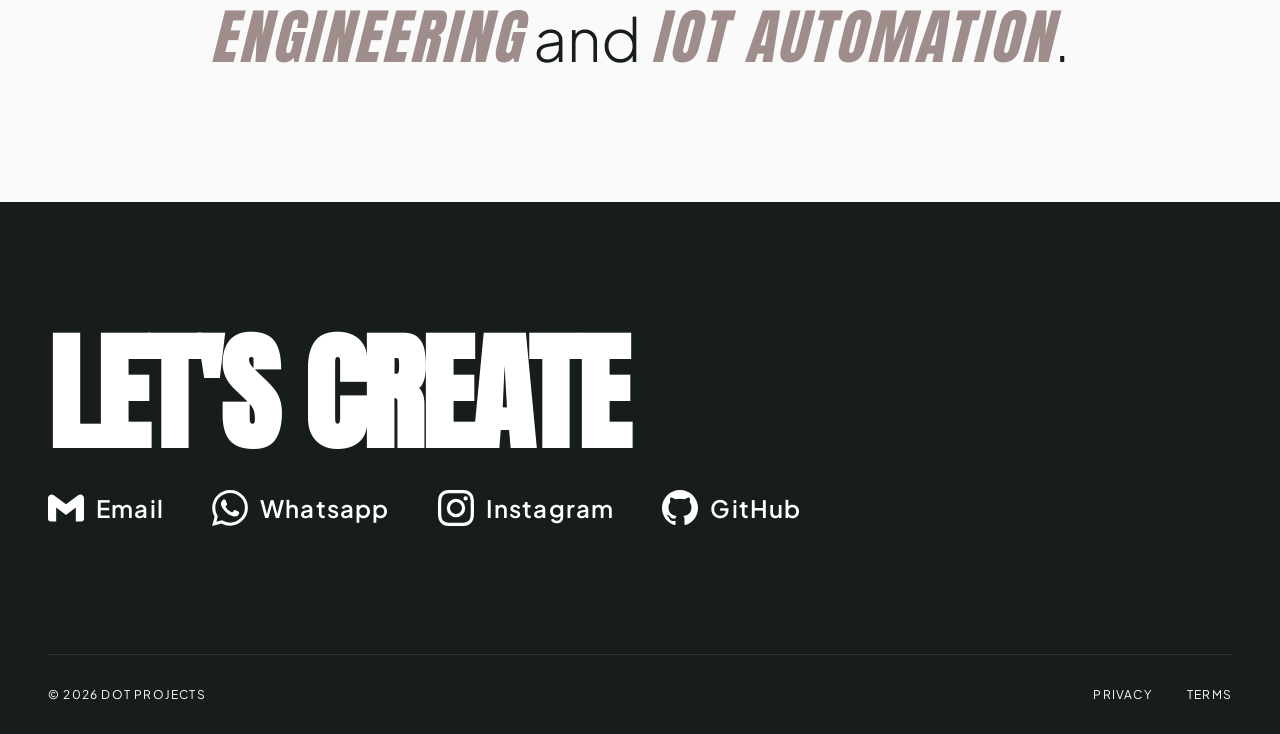
==== commit bdacfa88: "Add files via upload" ====
--- a/index.html
+++ b/index.html
@@ -45,9 +45,11 @@
         <div class="hero-bottom">
             <p class="hero-desc">Dot Projects builds innovative IoT solutions that connect devices, enable automation,
                 and solve real-world problems. We turn ideas into smart, efficient, and practical systems.</p>
-            <div class="scroll-indicator">
-                <span>↓</span>
-            </div>
+        </div>
+        <div class="scroll-indicator center-scroll">
+            <svg viewBox="0 0 24 24" width="24" height="24" fill="none" stroke="currentColor" stroke-width="2" stroke-linecap="round" stroke-linejoin="round">
+                <polyline points="6 9 12 15 18 9"></polyline>
+            </svg>
         </div>
     </section>
 
--- a/style.css
+++ b/style.css
@@ -204,6 +204,14 @@
     0%, 20%, 50%, 80%, 100% { transform: translateY(0); }
     40% { transform: translateY(-10px); }
     60% { transform: translateY(-5px); }
+}
+
+.center-scroll {
+    position: absolute;
+    bottom: 32px;
+    left: 50%;
+    margin-left: -24px; /* Centers the 48px width perfectly */
+    z-index: 10;
 }
 
 /* Portfolio */
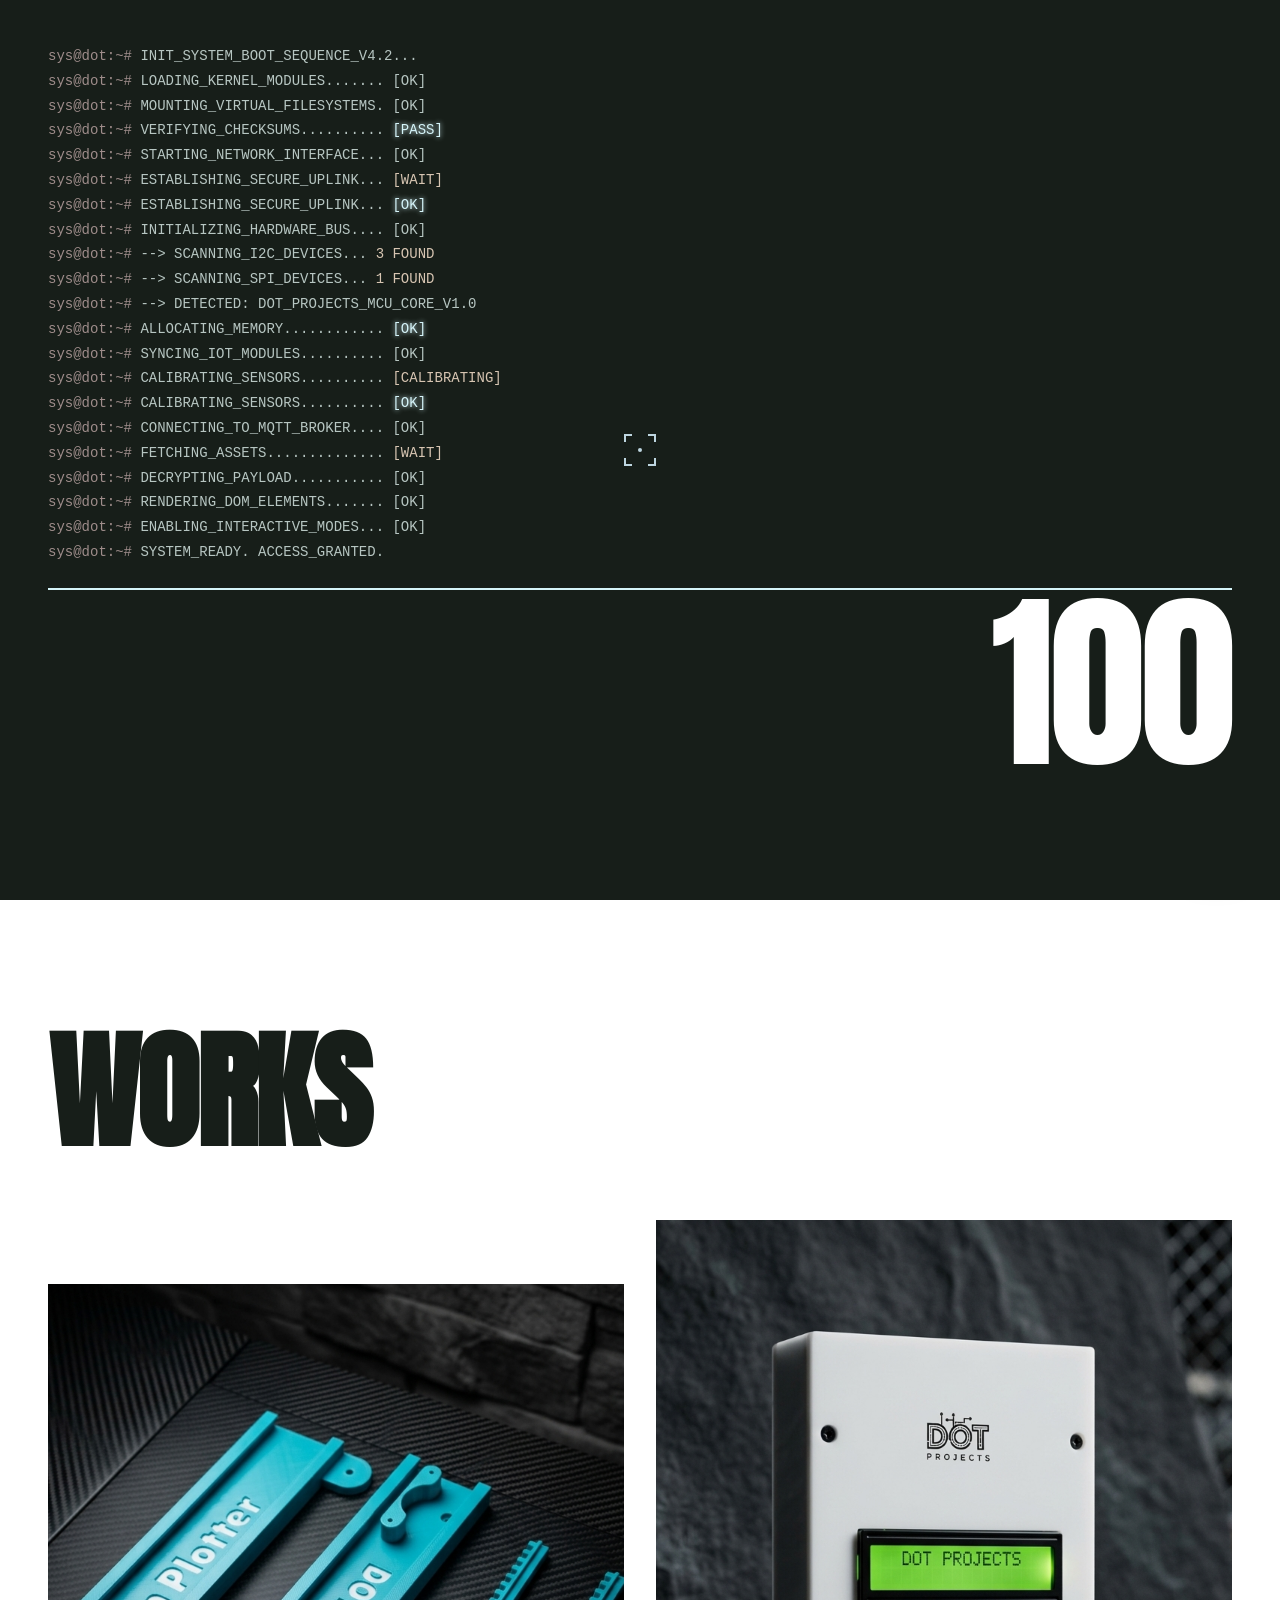
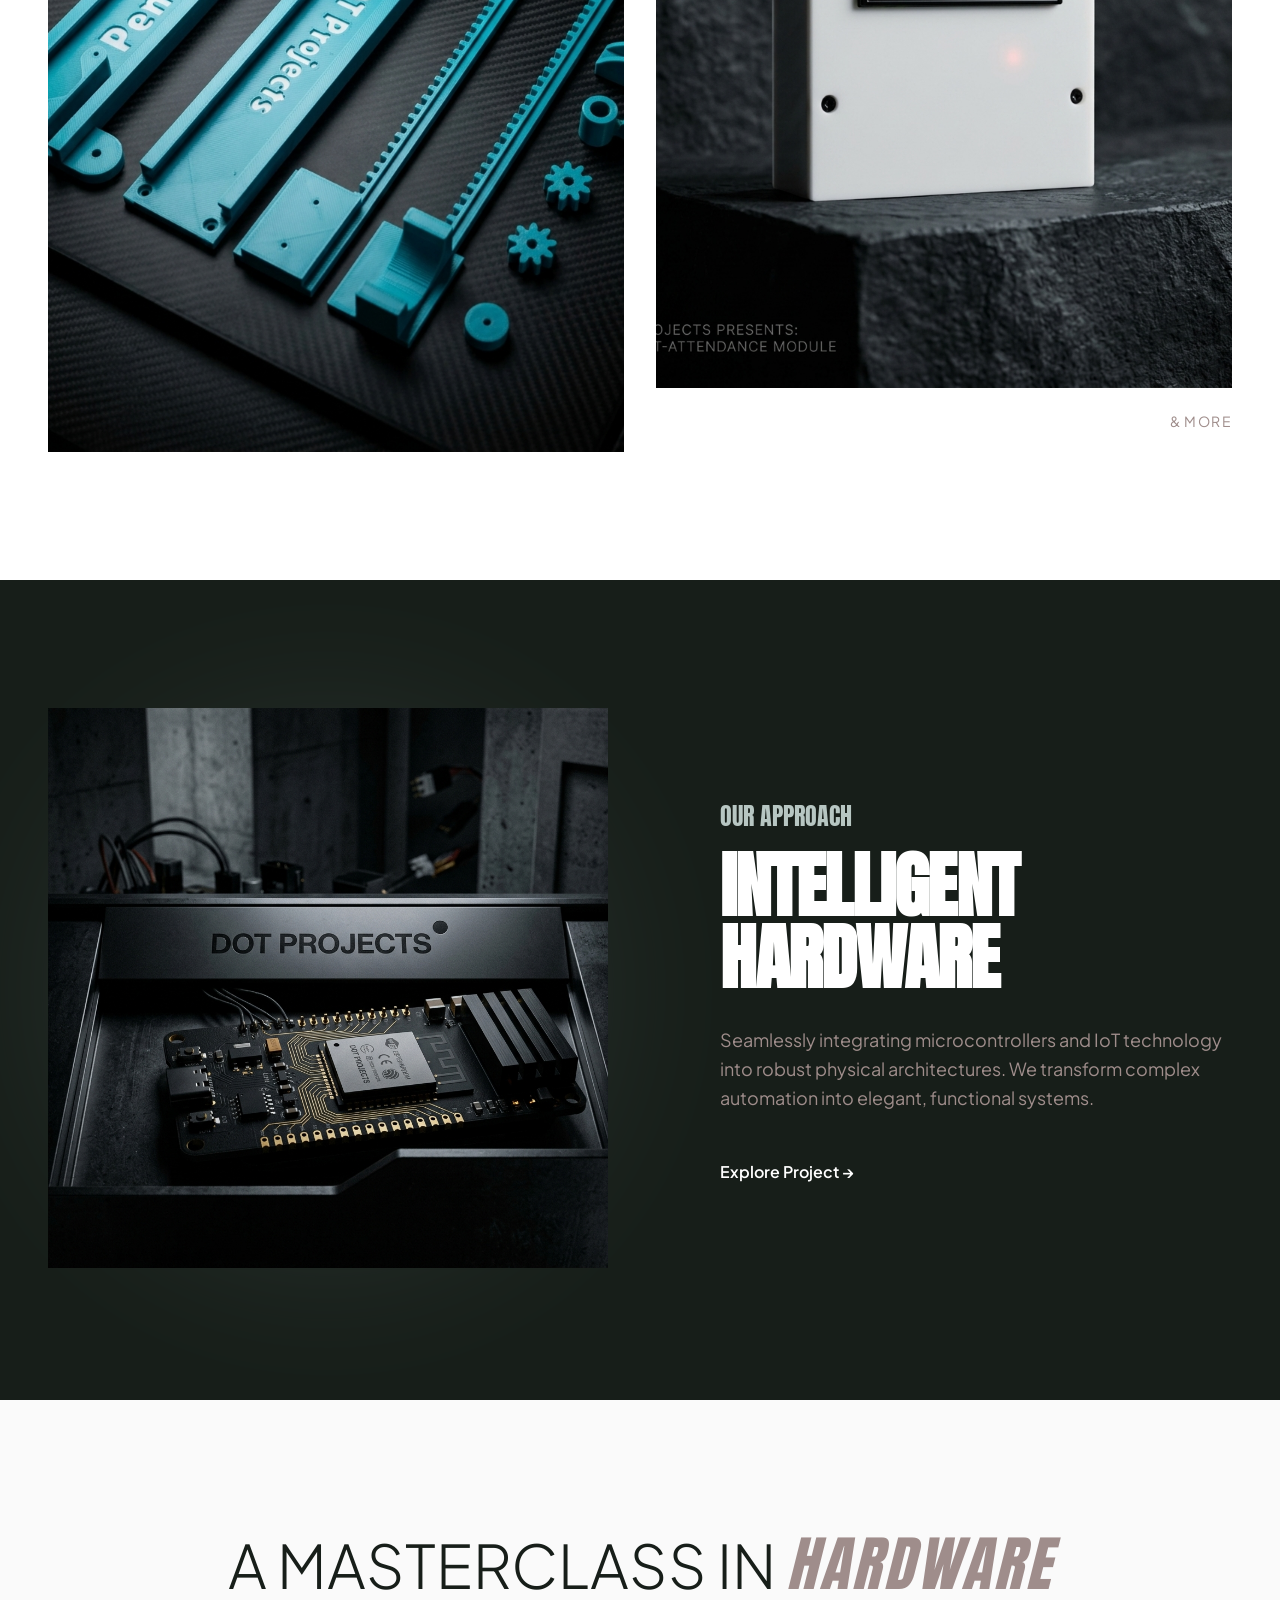
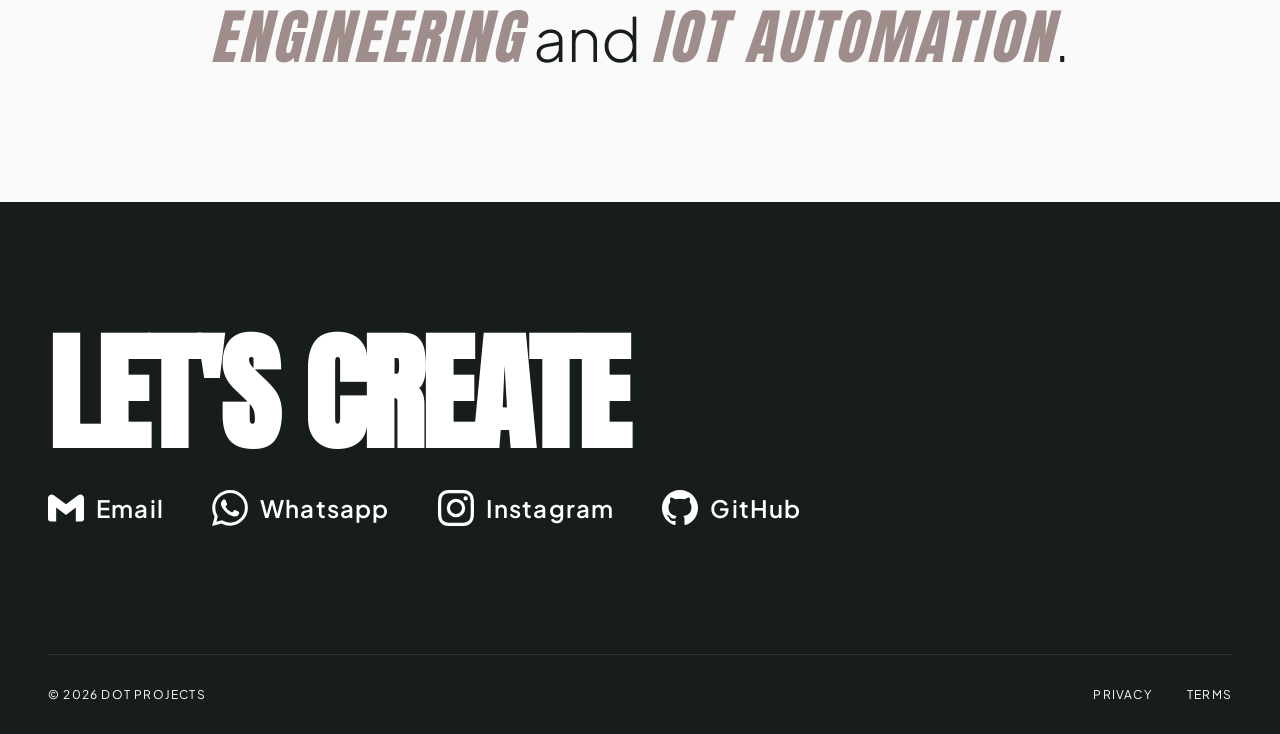
==== commit 30987cee: "Add files via upload" ====
--- a/index.html
+++ b/index.html
@@ -65,7 +65,7 @@
                 </div>
             </div>
             <div class="grid-item">
-                <div class="image-wrapper" style="aspect-ratio: 4/5;">
+                <div class="image-wrapper">
                     <img src="assets/rfid_premium.png" alt="Project 1 - RFID Attendance">
                     <div class="hover-overlay">
                         <div class="view-badge">VIEW</div>
@@ -158,14 +158,14 @@
                 <h3>DOT AI</h3>
                 <button id="closeChat" class="close-btn">&times;</button>
             </div>
-            <div class="chatbot-body">
+            <div class="chatbot-body" id="chatBody">
                 <div class="chat-message bot-message">
-                    <p>AI Integration Coming Soon...</p>
+                    <p>SYSTEM ONLINE. HOW CAN I ASSIST?</p>
                 </div>
             </div>
             <div class="chatbot-footer">
-                <input type="text" placeholder="Type a message..." disabled>
-                <button disabled>SEND</button>
+                <input type="text" id="chatInput" placeholder="Type a message...">
+                <button id="sendBtn">SEND</button>
             </div>
         </div>
         <button class="chatbot-toggle" id="chatbotToggle">
--- a/style.css
+++ b/style.css
@@ -667,8 +667,10 @@
     padding: 20px;
     display: flex;
     flex-direction: column;
-    justify-content: flex-end;
+    justify-content: flex-start;
     background-color: var(--color-navy);
+    overflow-y: auto;
+    gap: 12px;
 }
 
 .chat-message {
@@ -680,6 +682,15 @@
     font-size: 0.9rem;
     border-bottom-left-radius: 0;
     line-height: 1.5;
+    align-self: flex-start;
+}
+
+.chat-message.user-message {
+    background-color: var(--color-cyan);
+    color: var(--color-navy);
+    align-self: flex-end;
+    border-bottom-left-radius: 8px;
+    border-bottom-right-radius: 0;
 }
 
 .chatbot-footer {
@@ -712,9 +723,18 @@
     padding: 0 16px;
     font-family: var(--font-heading);
     letter-spacing: 0.05em;
+    cursor: pointer;
+    border-radius: 4px;
+    transition: background-color 0.2s;
+}
+
+.chatbot-footer button:hover {
+    background-color: var(--color-cyan);
+}
+
+.chatbot-footer button:disabled {
+    opacity: 0.5;
     cursor: not-allowed;
-    border-radius: 4px;
-    opacity: 0.5;
 }
 
 @media (max-width: 768px) {
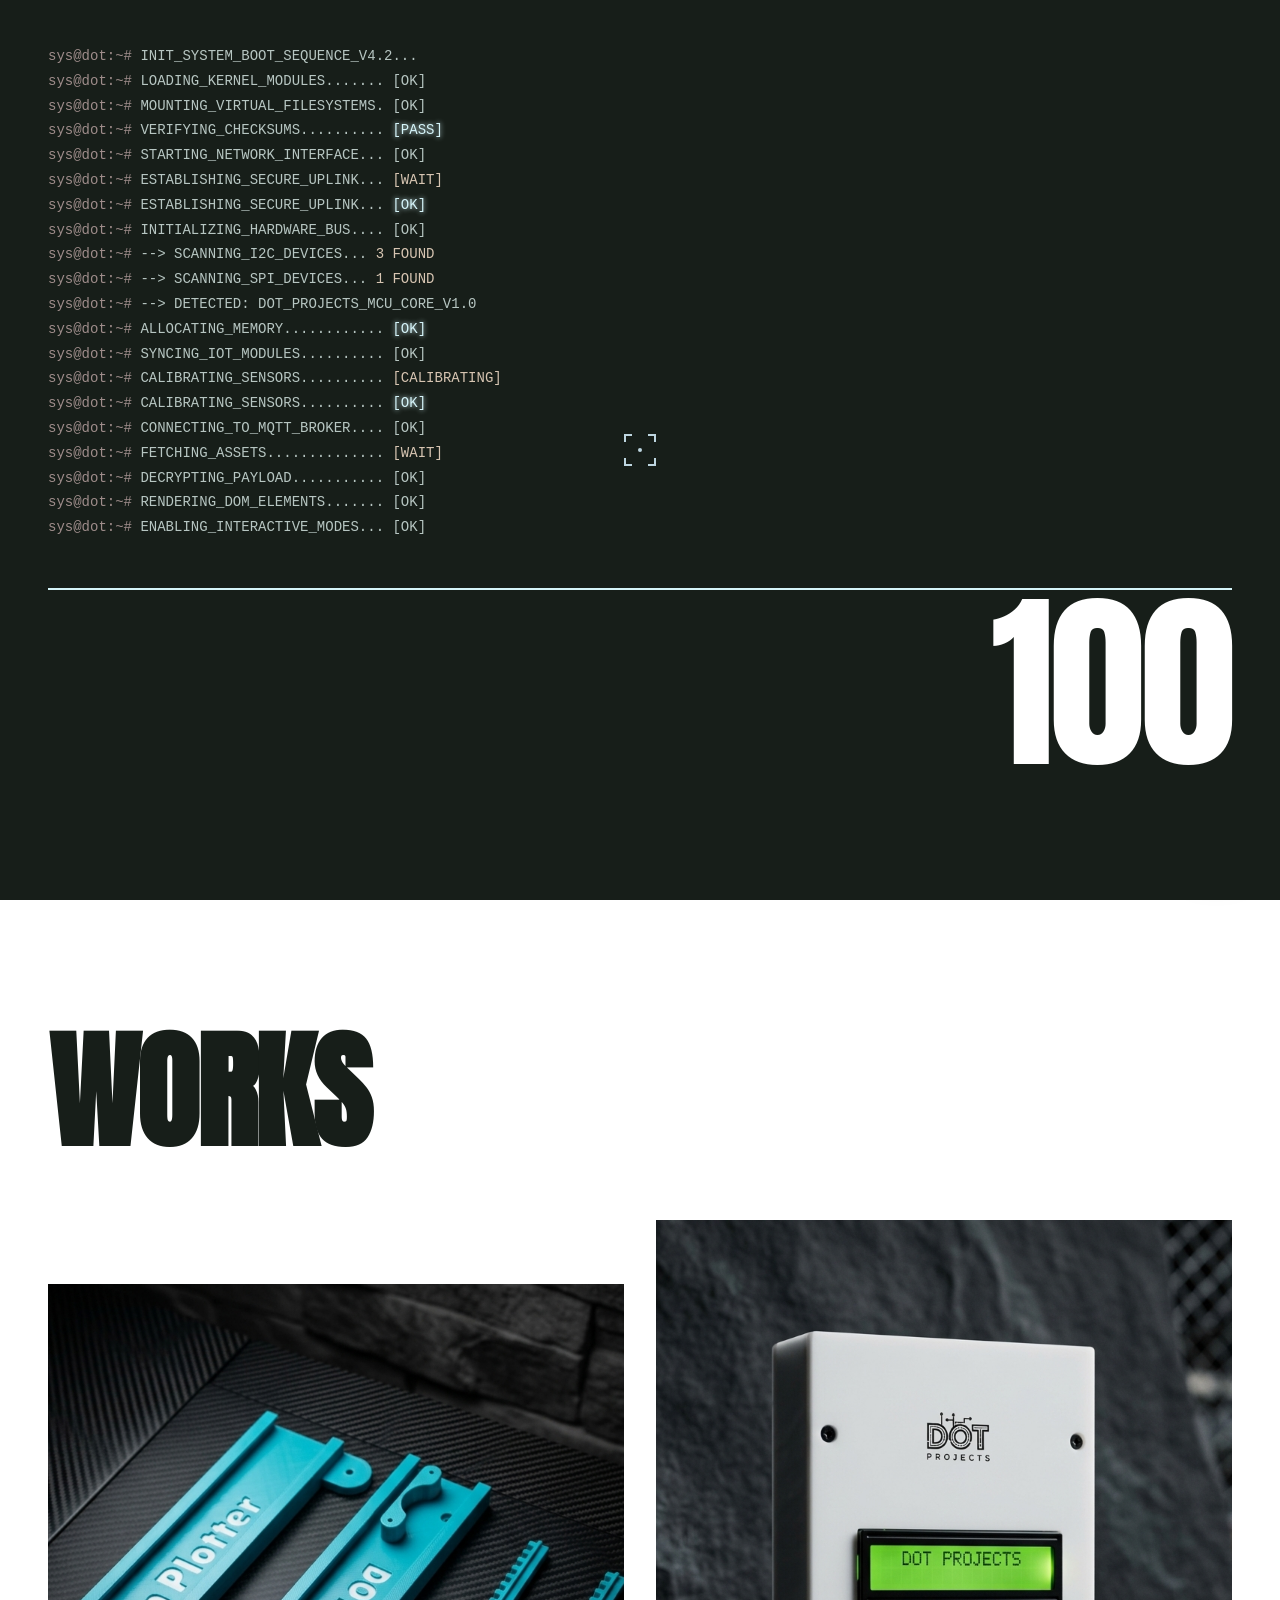
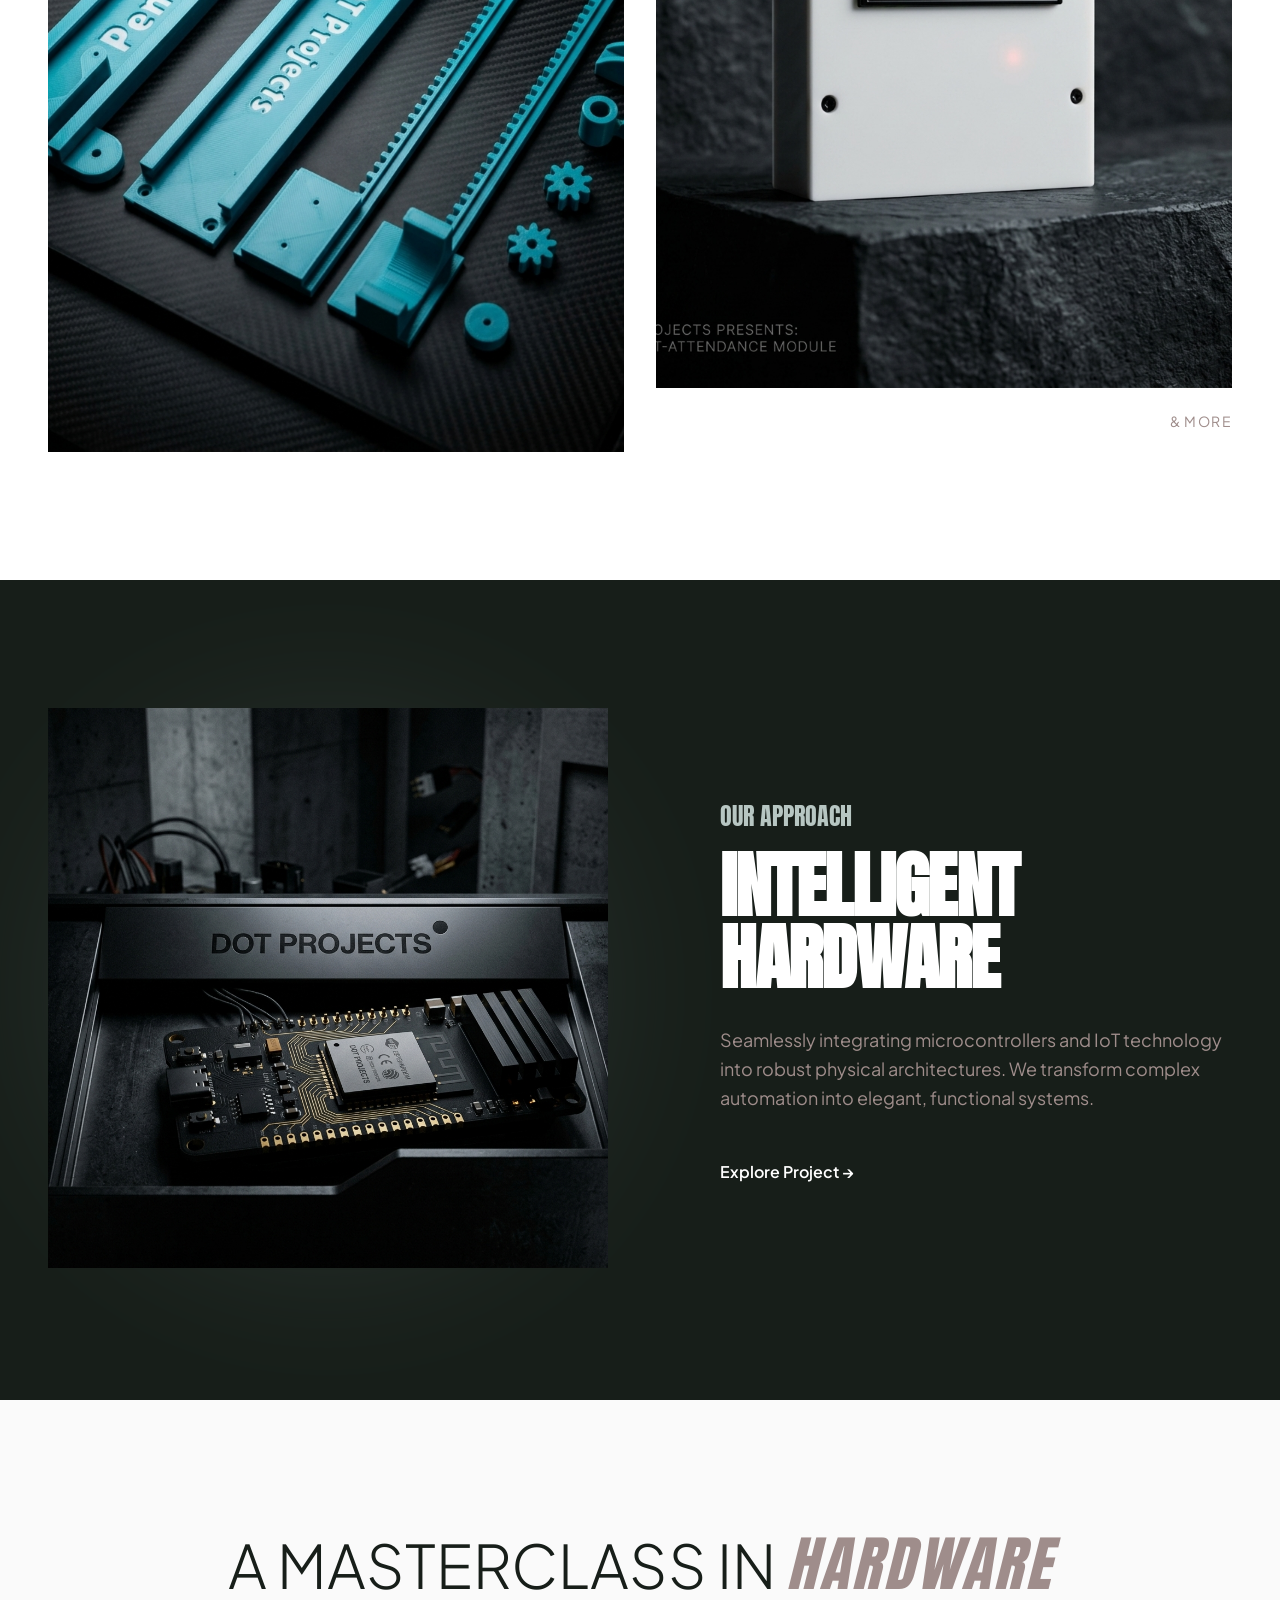
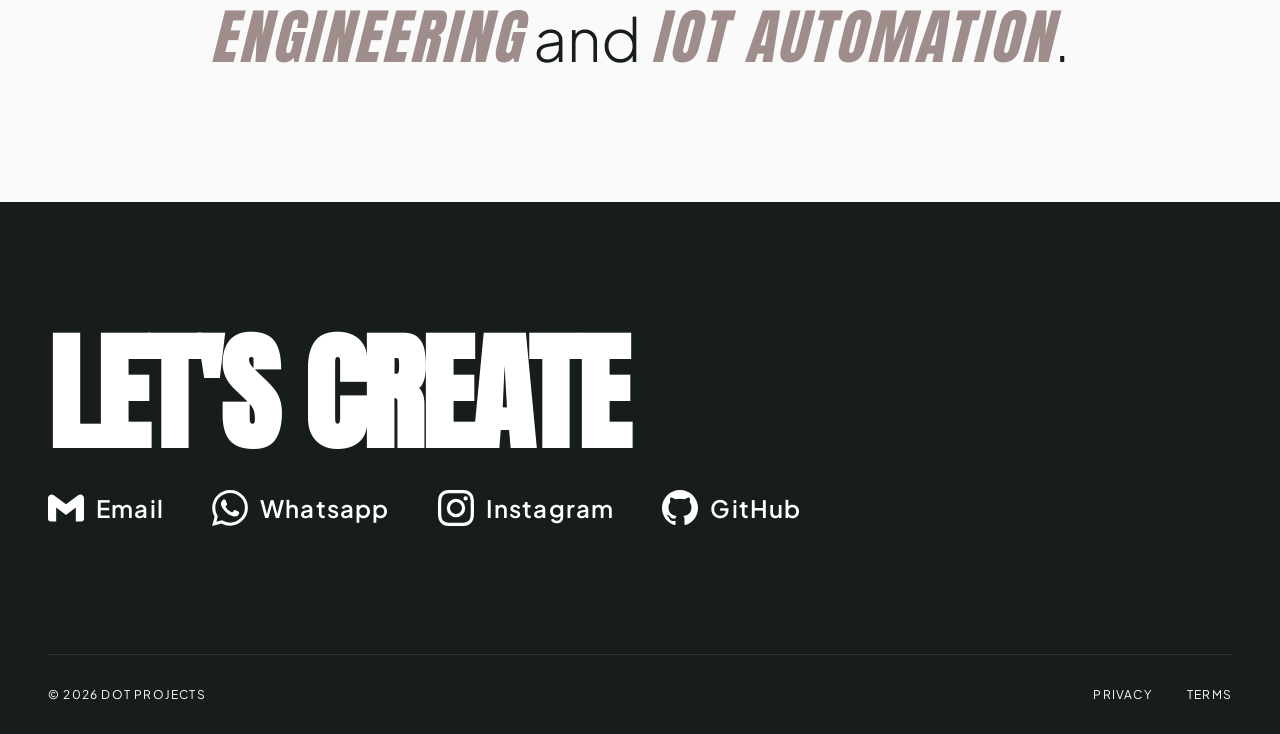
==== commit 6aa899ab: "Add files via upload" ====
--- a/index.html
+++ b/index.html
@@ -156,12 +156,14 @@
         <div class="chatbot-window" id="chatbotWindow">
             <div class="chatbot-header">
                 <h3>DOT AI</h3>
-                <button id="closeChat" class="close-btn">&times;</button>
+                <div class="header-right" style="display: flex; align-items: center; gap: 16px;">
+                    <div class="status-indicator">
+                        <span class="status-dot"></span> ONLINE
+                    </div>
+                    <button id="closeChat" class="close-btn">&times;</button>
+                </div>
             </div>
             <div class="chatbot-body" id="chatBody">
-                <div class="chat-message bot-message">
-                    <p>SYSTEM ONLINE. HOW CAN I ASSIST?</p>
-                </div>
             </div>
             <div class="chatbot-footer">
                 <input type="text" id="chatInput" placeholder="Type a message...">
--- a/style.css
+++ b/style.css
@@ -737,6 +737,32 @@
     cursor: not-allowed;
 }
 
+.status-indicator {
+    display: flex;
+    align-items: center;
+    justify-content: center;
+    gap: 8px;
+    font-family: var(--font-heading);
+    letter-spacing: 0.1em;
+    font-size: 0.8rem;
+    color: var(--color-taupe);
+}
+
+.status-dot {
+    width: 8px;
+    height: 8px;
+    background-color: #25D366;
+    border-radius: 50%;
+    box-shadow: 0 0 8px rgba(37, 211, 102, 0.6);
+    animation: pulse-green 2s infinite;
+}
+
+@keyframes pulse-green {
+    0% { transform: scale(0.95); box-shadow: 0 0 0 0 rgba(37, 211, 102, 0.7); }
+    70% { transform: scale(1); box-shadow: 0 0 0 6px rgba(37, 211, 102, 0); }
+    100% { transform: scale(0.95); box-shadow: 0 0 0 0 rgba(37, 211, 102, 0); }
+}
+
 @media (max-width: 768px) {
     .chatbot-container { bottom: 20px; right: 20px; }
     .chatbot-toggle { width: 56px; height: 56px; }
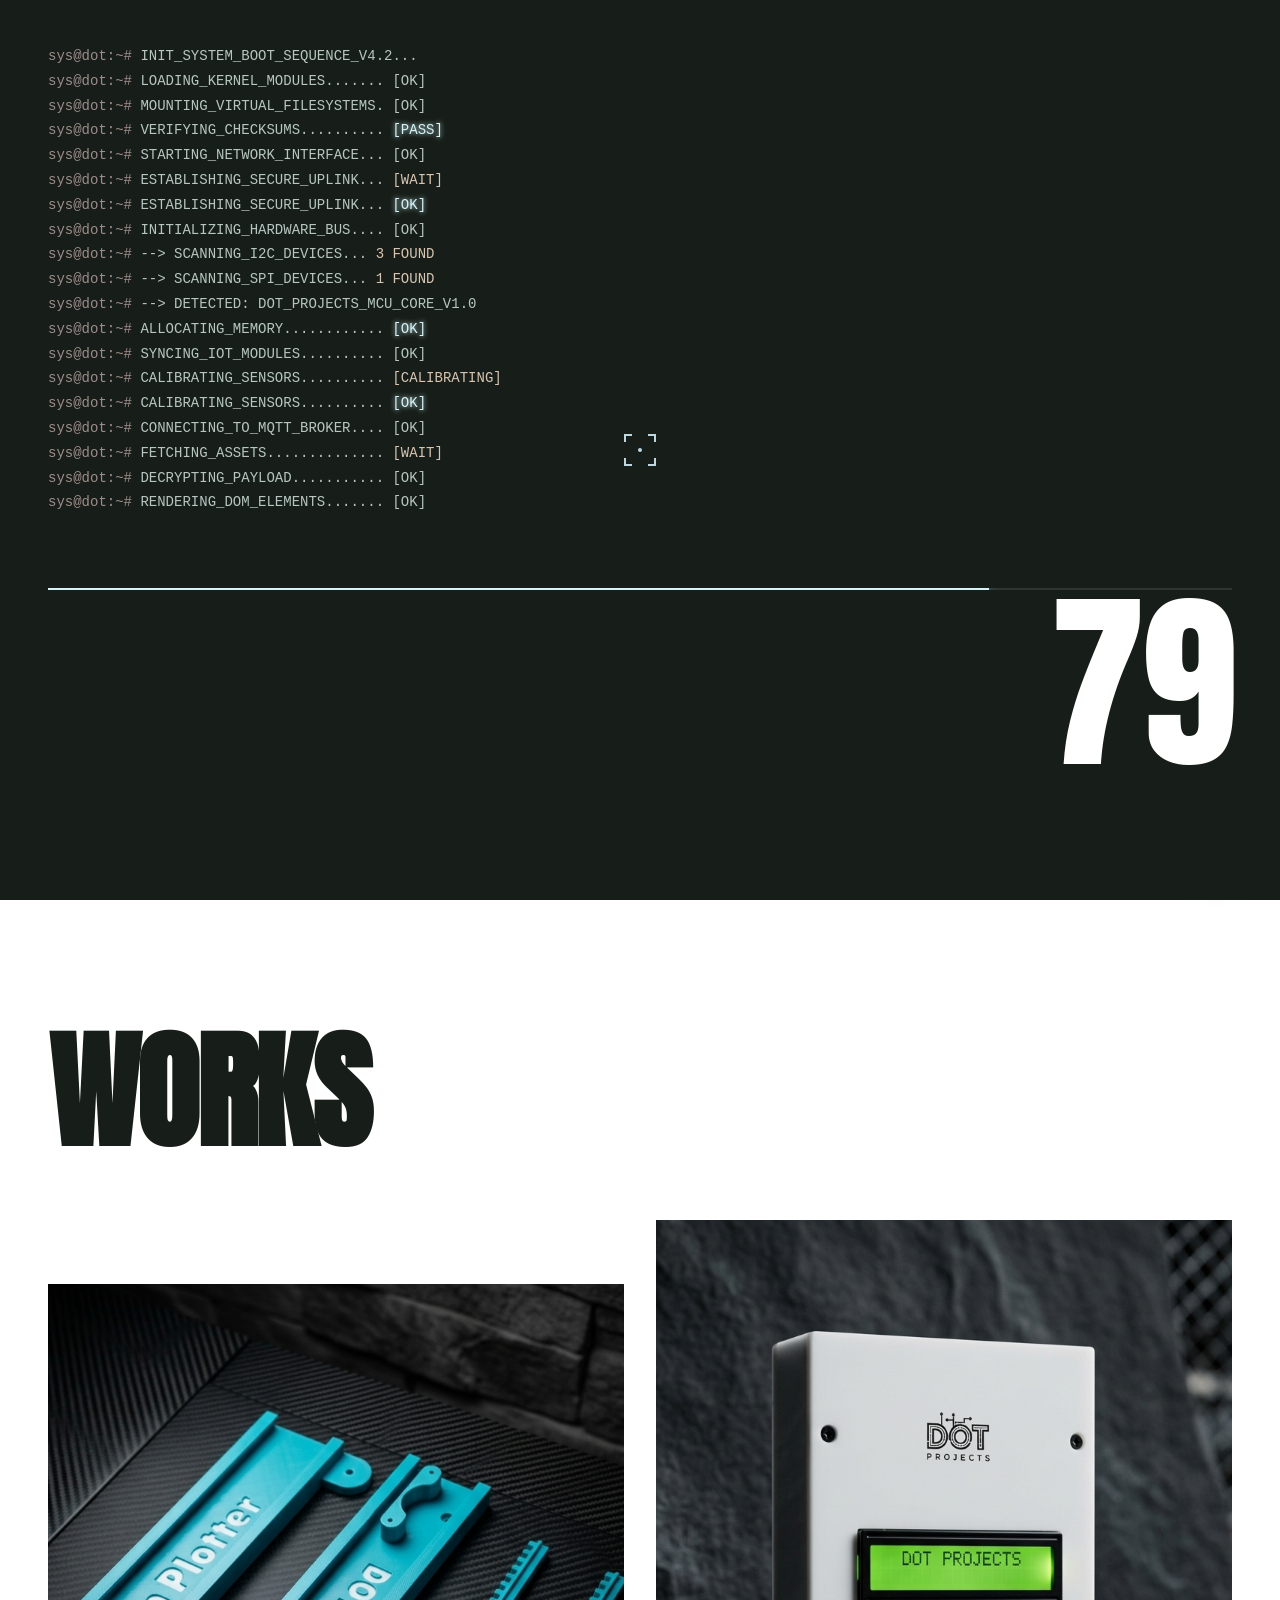
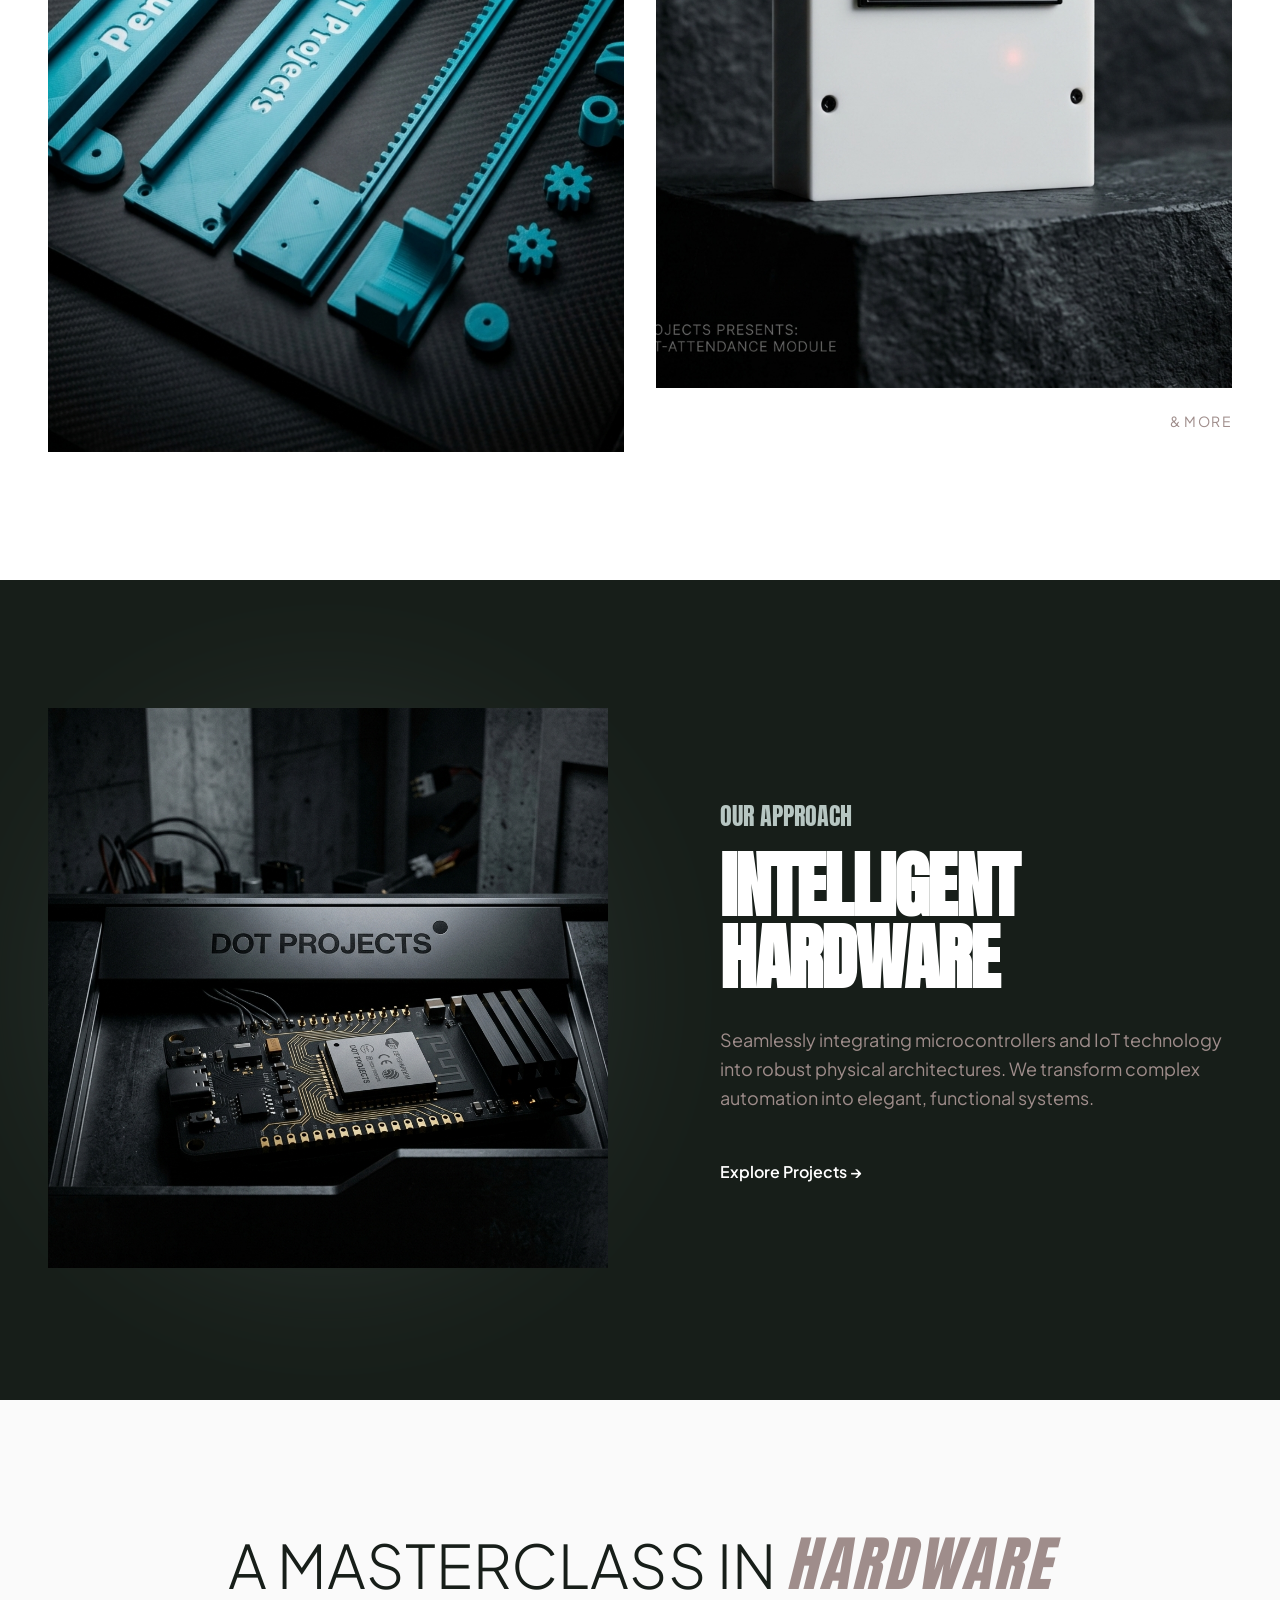
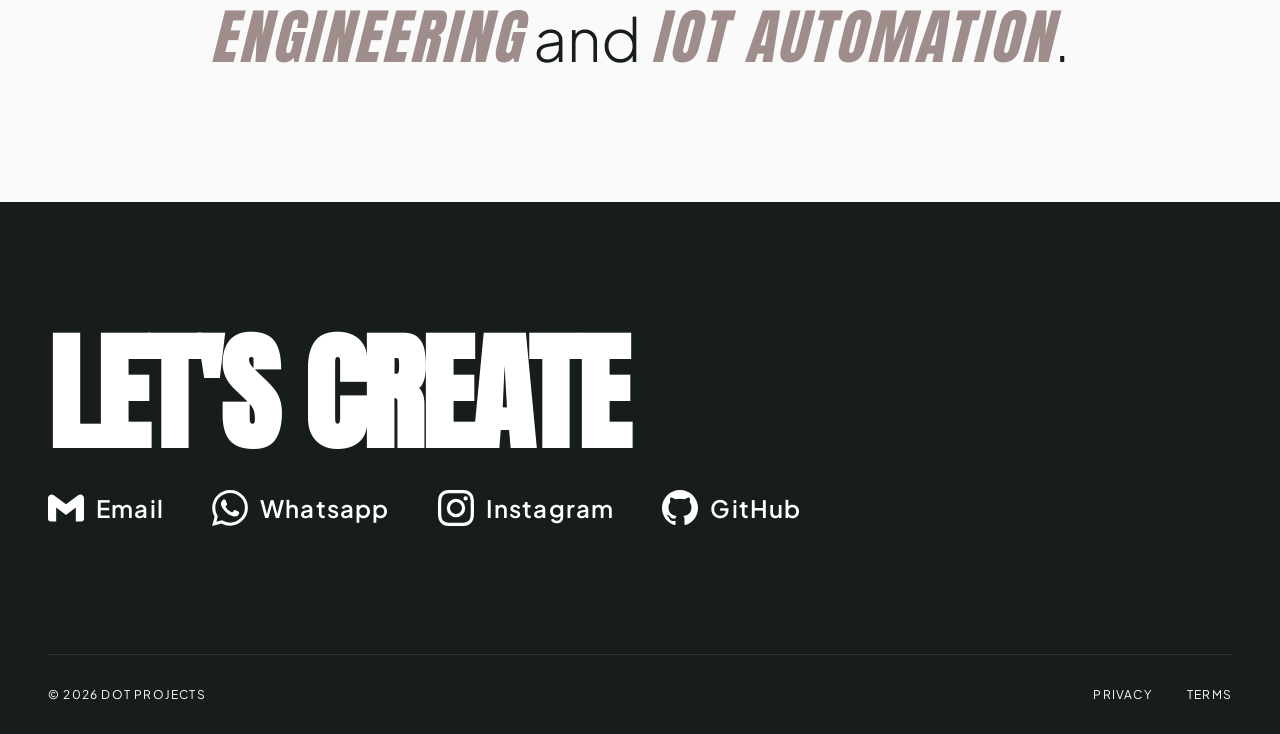
==== commit d87af04d: "Add files via upload" ====
--- a/index.html
+++ b/index.html
@@ -89,7 +89,7 @@
             <h2 class="featured-heading anton-display">INTELLIGENT HARDWARE</h2>
             <p class="taupe-text">Seamlessly integrating microcontrollers and IoT technology into robust physical
                 architectures. We transform complex automation into elegant, functional systems.</p>
-            <a href="#" class="arrow-link">Explore Project →</a>
+            <a href="projects.html" class="arrow-link">Explore Projects →</a>
         </div>
     </section>
 
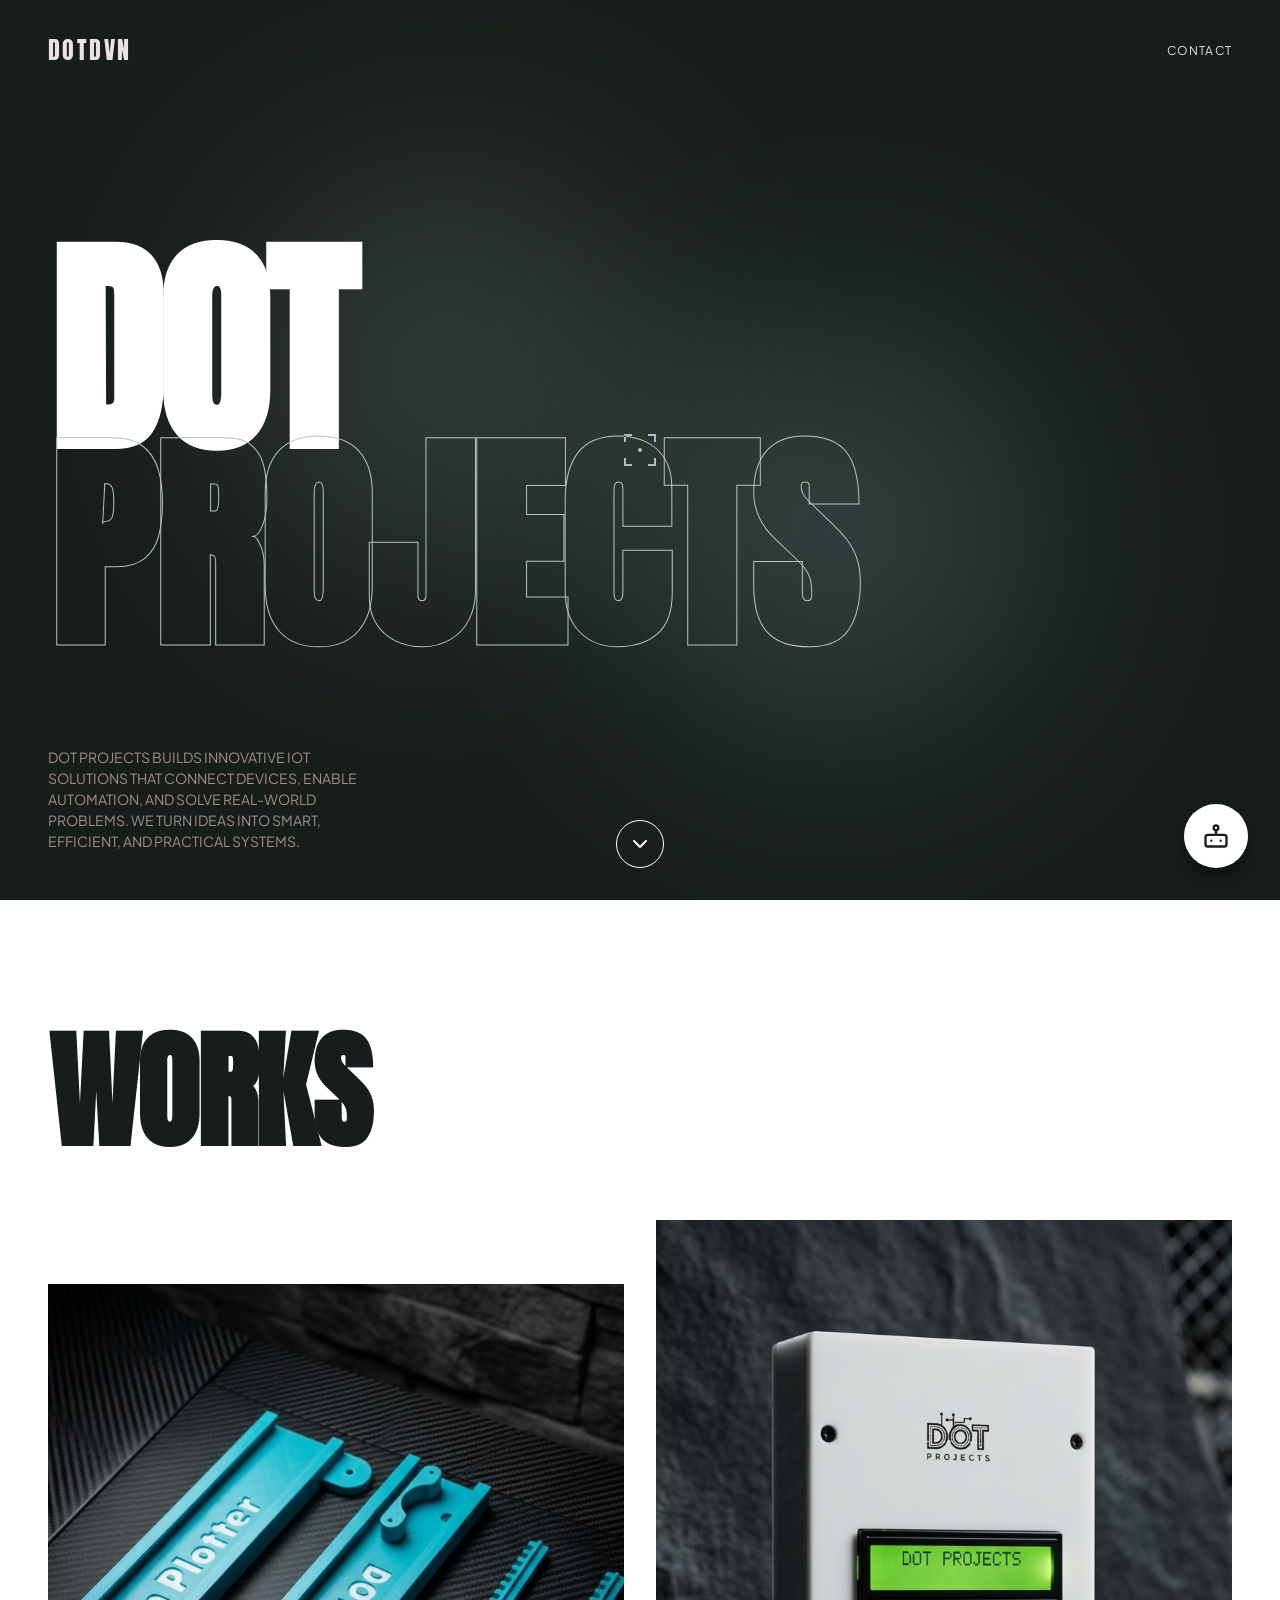
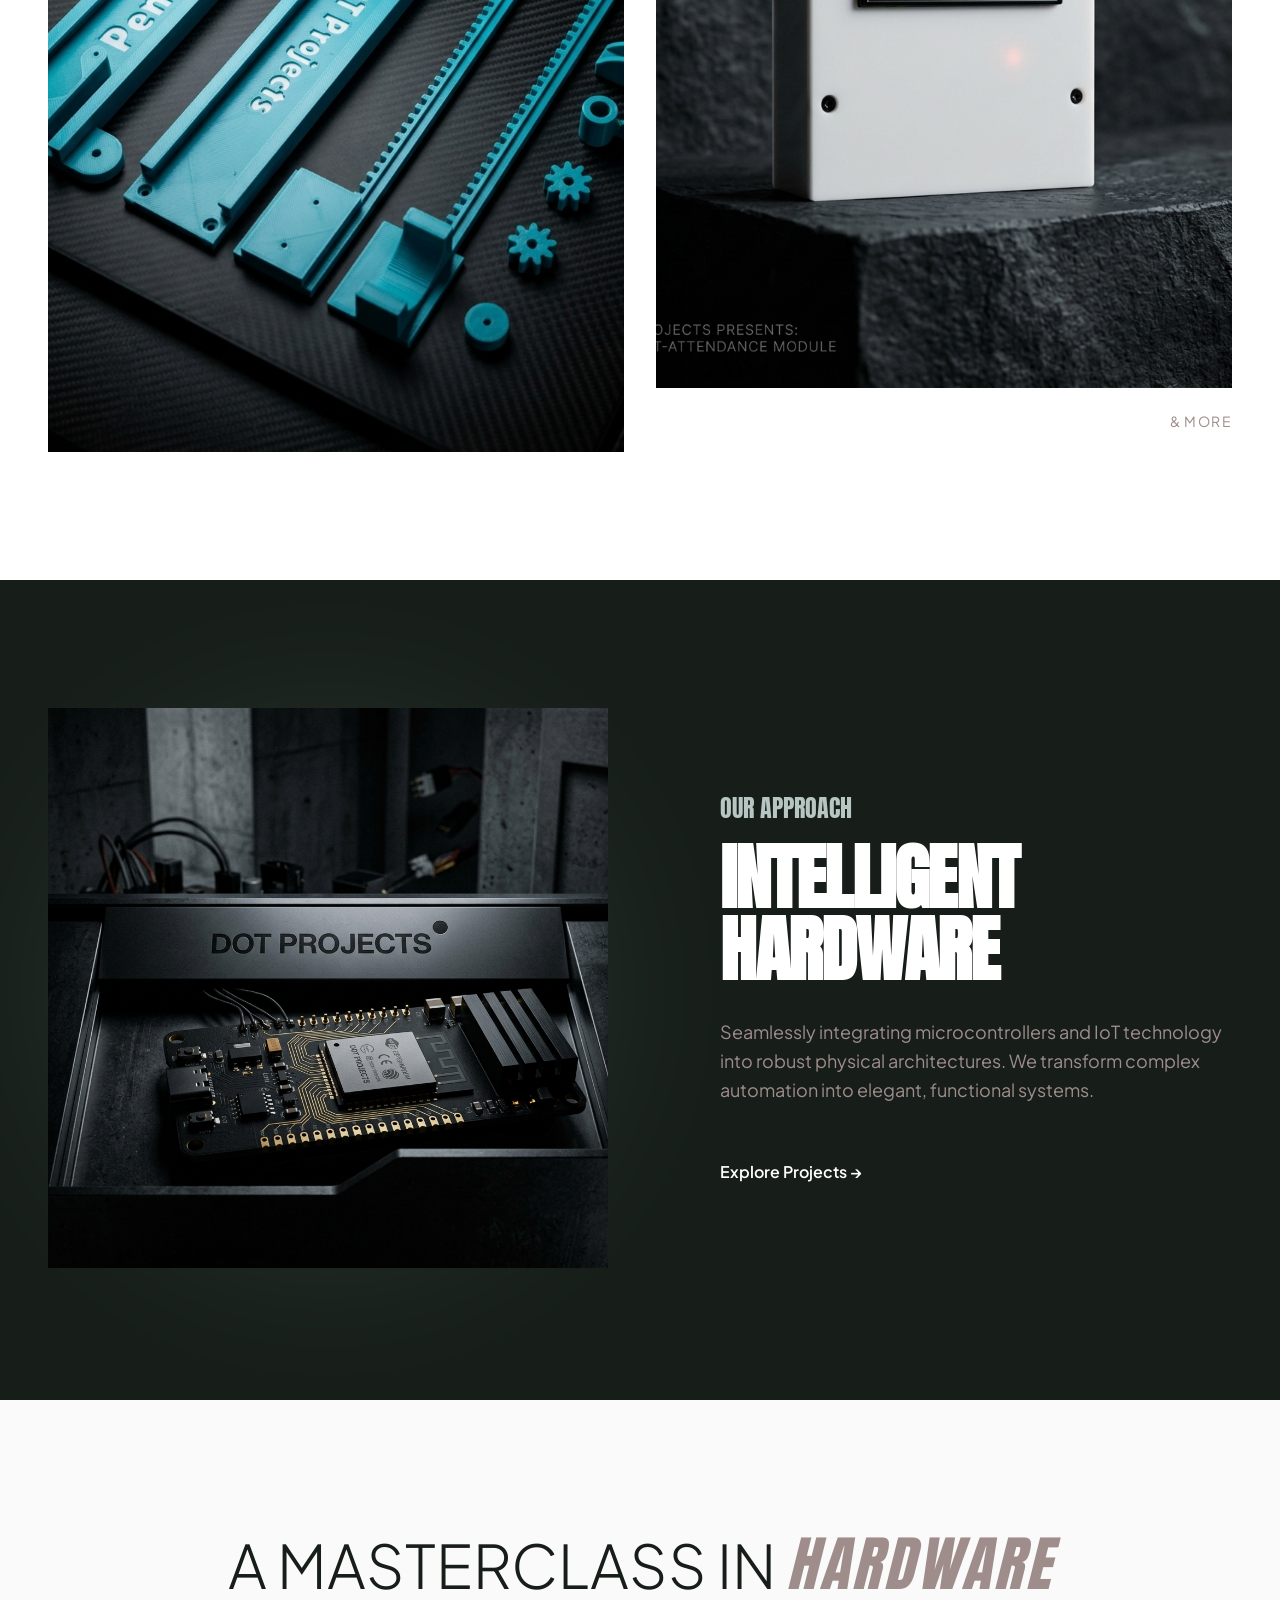
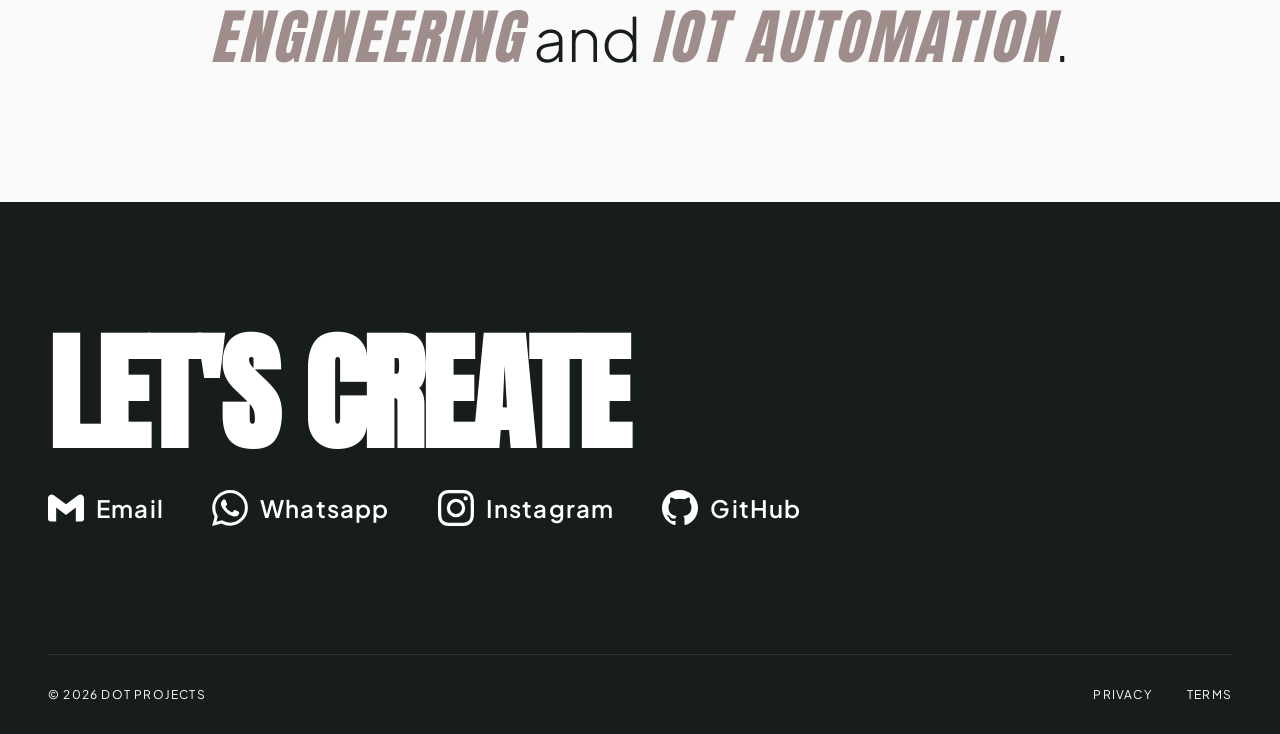
==== commit 6ecfa210: "Add files via upload" ====
--- a/index.html
+++ b/index.html
@@ -59,17 +59,11 @@
             <div class="grid-item item-even">
                 <div class="image-wrapper">
                     <img src="assets/cnc_premium.png" alt="Project 2 - CNC Pen Plotter">
-                    <div class="hover-overlay">
-                        <div class="view-badge">VIEW</div>
-                    </div>
                 </div>
             </div>
             <div class="grid-item">
                 <div class="image-wrapper">
                     <img src="assets/rfid_premium.png" alt="Project 1 - RFID Attendance">
-                    <div class="hover-overlay">
-                        <div class="view-badge">VIEW</div>
-                    </div>
                 </div>
                 <p class="taupe-text"
                     style="margin-top: 1.5rem; font-size: 0.875rem; text-transform: uppercase; letter-spacing: 0.1em; text-align: right;">
--- a/style.css
+++ b/style.css
@@ -309,6 +309,7 @@
     transform: translate(-50%, -50%);
     z-index: 0;
     border-radius: 50%;
+    pointer-events: none;
 }
 
 .featured-left img {
@@ -325,6 +326,8 @@
 
 .featured-right {
     padding-left: 3rem;
+    position: relative;
+    z-index: 10;
 }
 
 .featured-right p {
@@ -340,6 +343,9 @@
     display: inline-flex;
     align-items: center;
     transition: transform var(--transition-fluid);
+    position: relative;
+    z-index: 20;
+    padding: 0.5rem 0;
 }
 
 .arrow-link:hover {
@@ -565,6 +571,22 @@
     .featured-right { padding-left: 0; }
     .featured-heading { font-size: 3.5rem; }
     
+    .arrow-link {
+        display: flex;
+        justify-content: center;
+        background-color: var(--color-white);
+        color: var(--color-navy);
+        padding: 16px;
+        width: 100%;
+        text-align: center;
+        margin-top: 1rem;
+        transition: none;
+    }
+    
+    .arrow-link:hover {
+        transform: none;
+    }
+    
     .capabilities-list, .capabilities-heading { grid-column: span 1; }
     .large-heading { font-size: 2.25rem; }
     .section-heading { font-size: 3.5rem; margin-bottom: 2rem; }
@@ -590,6 +612,7 @@
     display: flex;
     flex-direction: column;
     align-items: flex-end;
+    pointer-events: none;
 }
 
 .chatbot-toggle {
@@ -604,6 +627,7 @@
     align-items: center;
     box-shadow: 0 10px 25px rgba(0,0,0,0.5);
     transition: transform var(--transition-fluid);
+    pointer-events: auto;
 }
 
 .chatbot-toggle:hover {
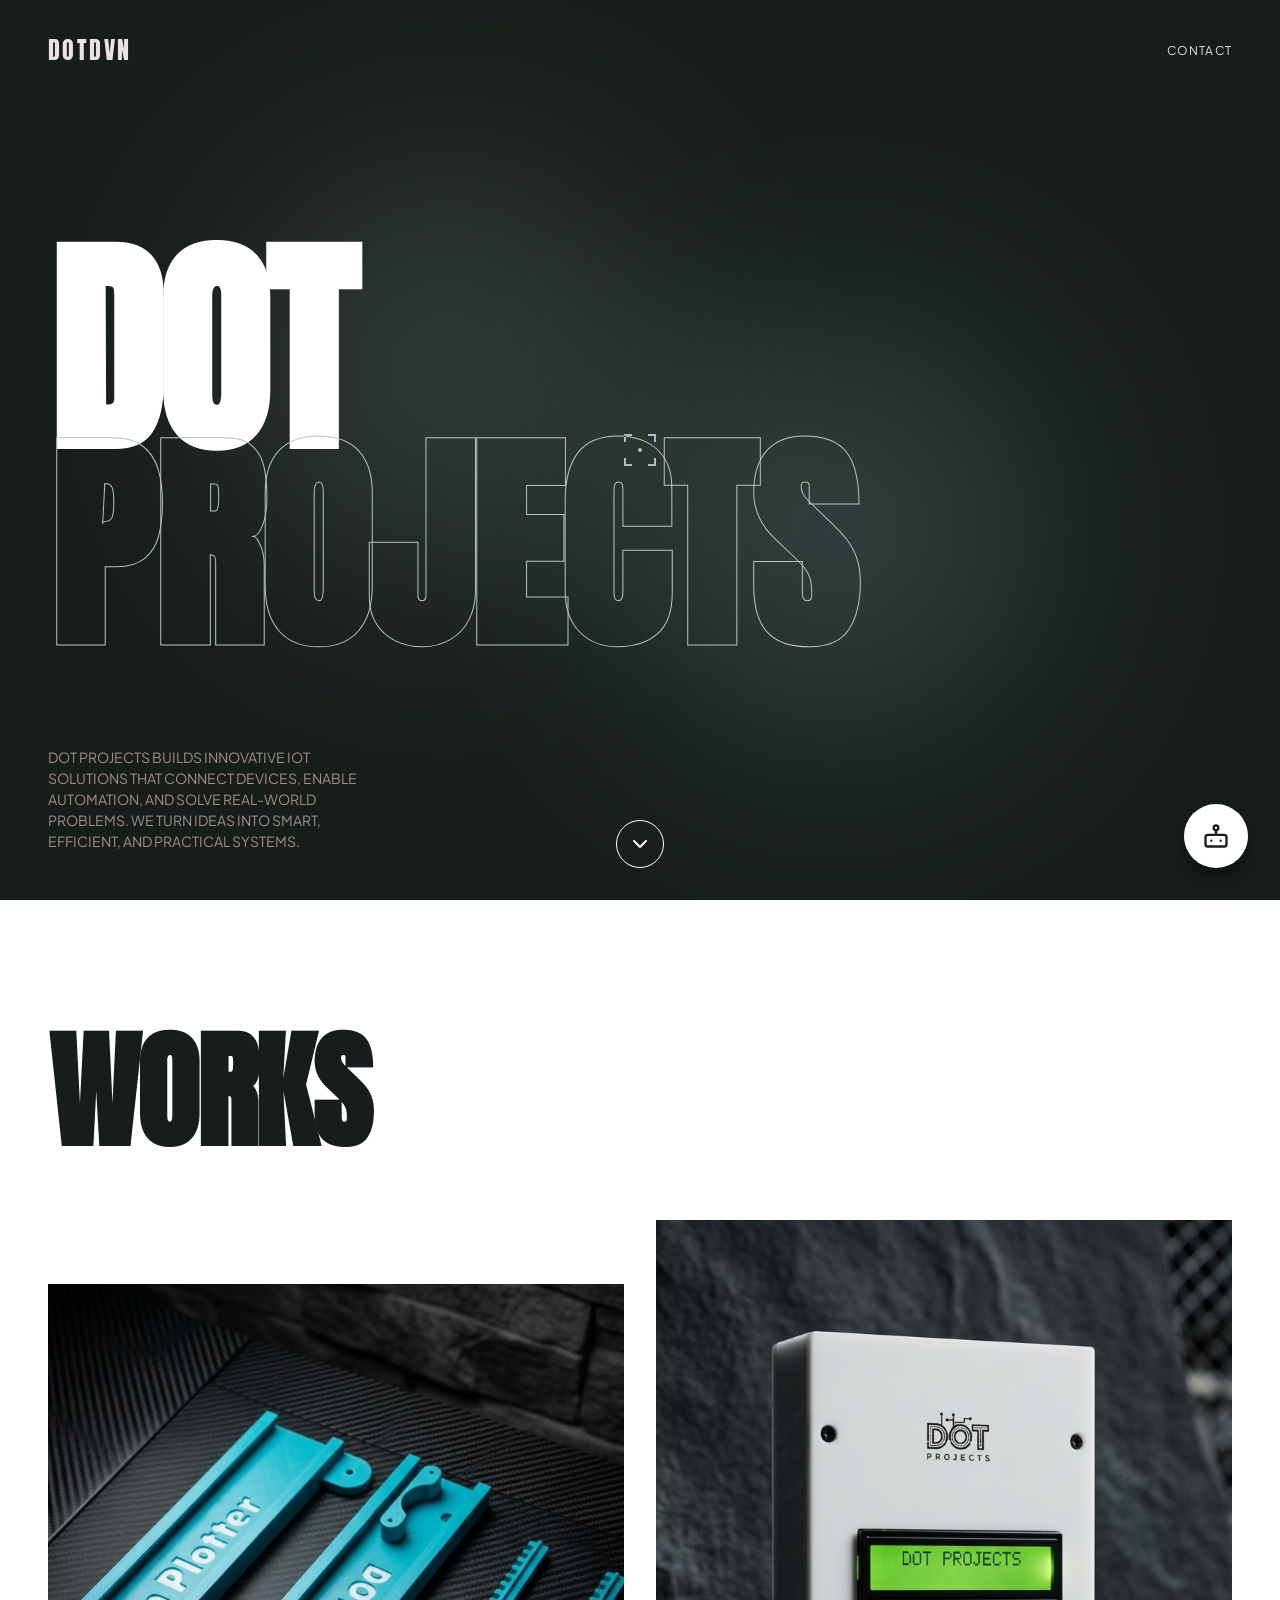
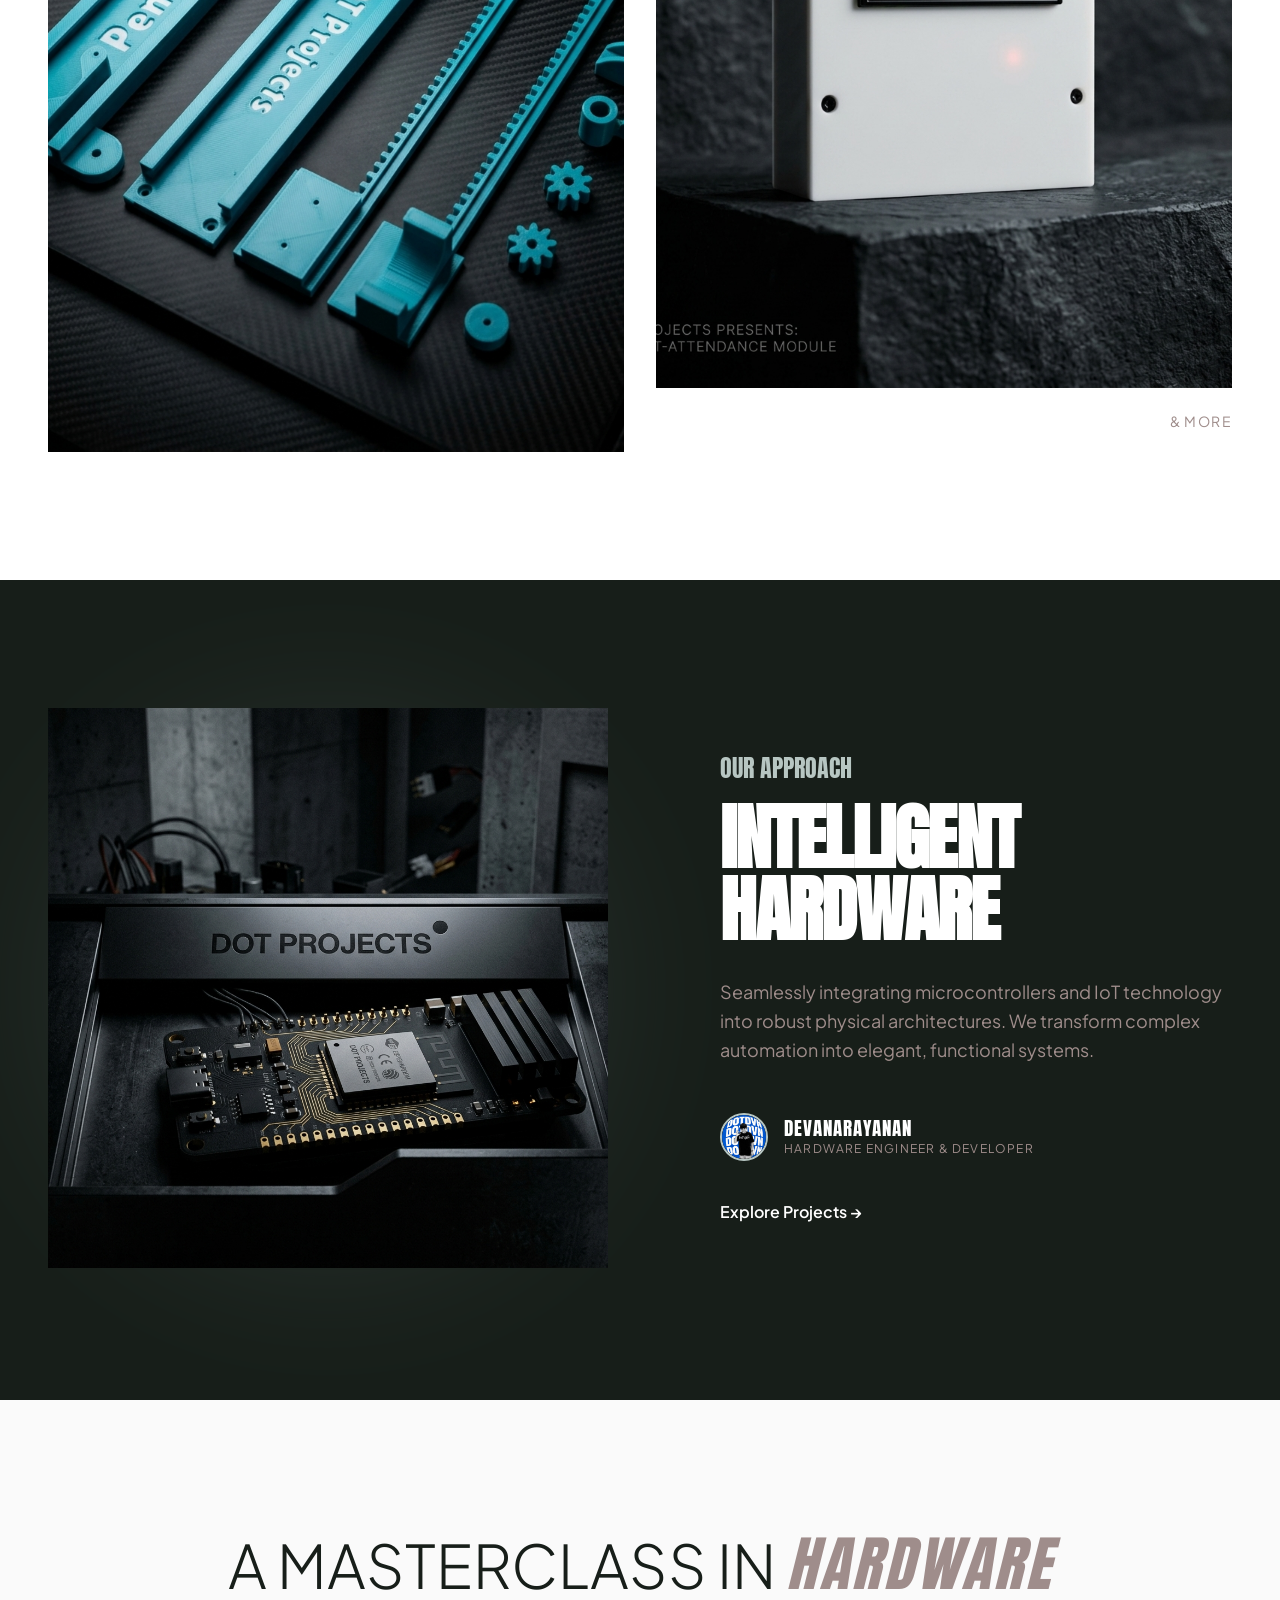
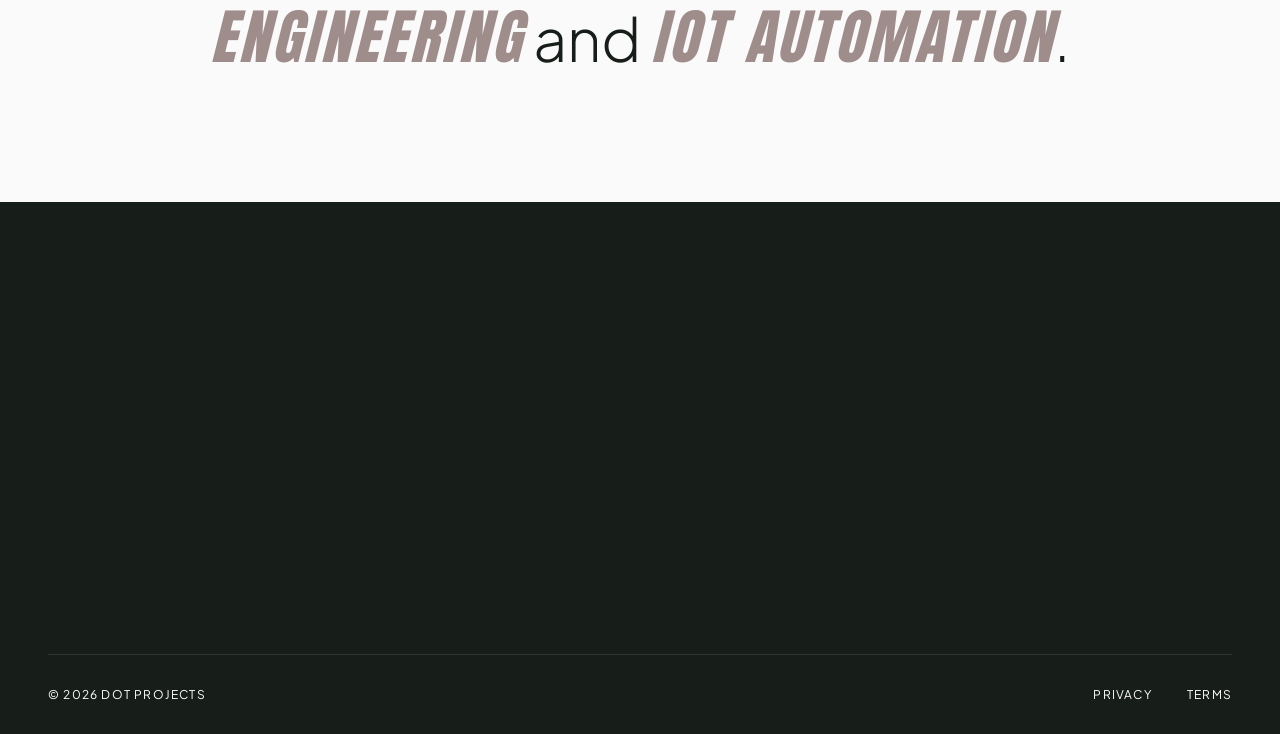
==== commit 37775601: "Add files via upload" ====
--- a/index.html
+++ b/index.html
@@ -83,6 +83,17 @@
             <h2 class="featured-heading anton-display">INTELLIGENT HARDWARE</h2>
             <p class="taupe-text">Seamlessly integrating microcontrollers and IoT technology into robust physical
                 architectures. We transform complex automation into elegant, functional systems.</p>
+            
+            <div class="developer-profile" style="display: flex; align-items: center; gap: 1rem; margin: 2rem 0;">
+                <a href="assets/dotdvn.jpeg" target="_blank" style="display: block; width: 48px; height: 48px; border-radius: 50%; text-decoration: none;" aria-label="View Profile Picture">
+                    <img src="assets/dotdvn.jpeg" alt="Devanarayanan" class="developer-avatar" style="width: 100%; height: 100%; border-radius: 50%; object-fit: cover; border: 2px solid var(--color-sage, #a3b18a); transition: transform 0.3s ease; cursor: pointer;" onmouseover="this.style.transform='scale(1.1)'" onmouseout="this.style.transform='scale(1)'">
+                </a>
+                <div class="developer-details" style="display: flex; flex-direction: column;">
+                    <span class="developer-name" style="font-family: 'Anton', sans-serif; letter-spacing: 0.05em; font-size: 1.2rem; color: var(--color-white, #f4f4f0); line-height: 1;">DEVANARAYANAN</span>
+                    <span class="developer-role" style="font-size: 0.75rem; color: var(--color-taupe, #a1a1aa); text-transform: uppercase; letter-spacing: 0.1em; margin-top: 4px;">Hardware Engineer & Developer</span>
+                </div>
+            </div>
+
             <a href="projects.html" class="arrow-link">Explore Projects →</a>
         </div>
     </section>
